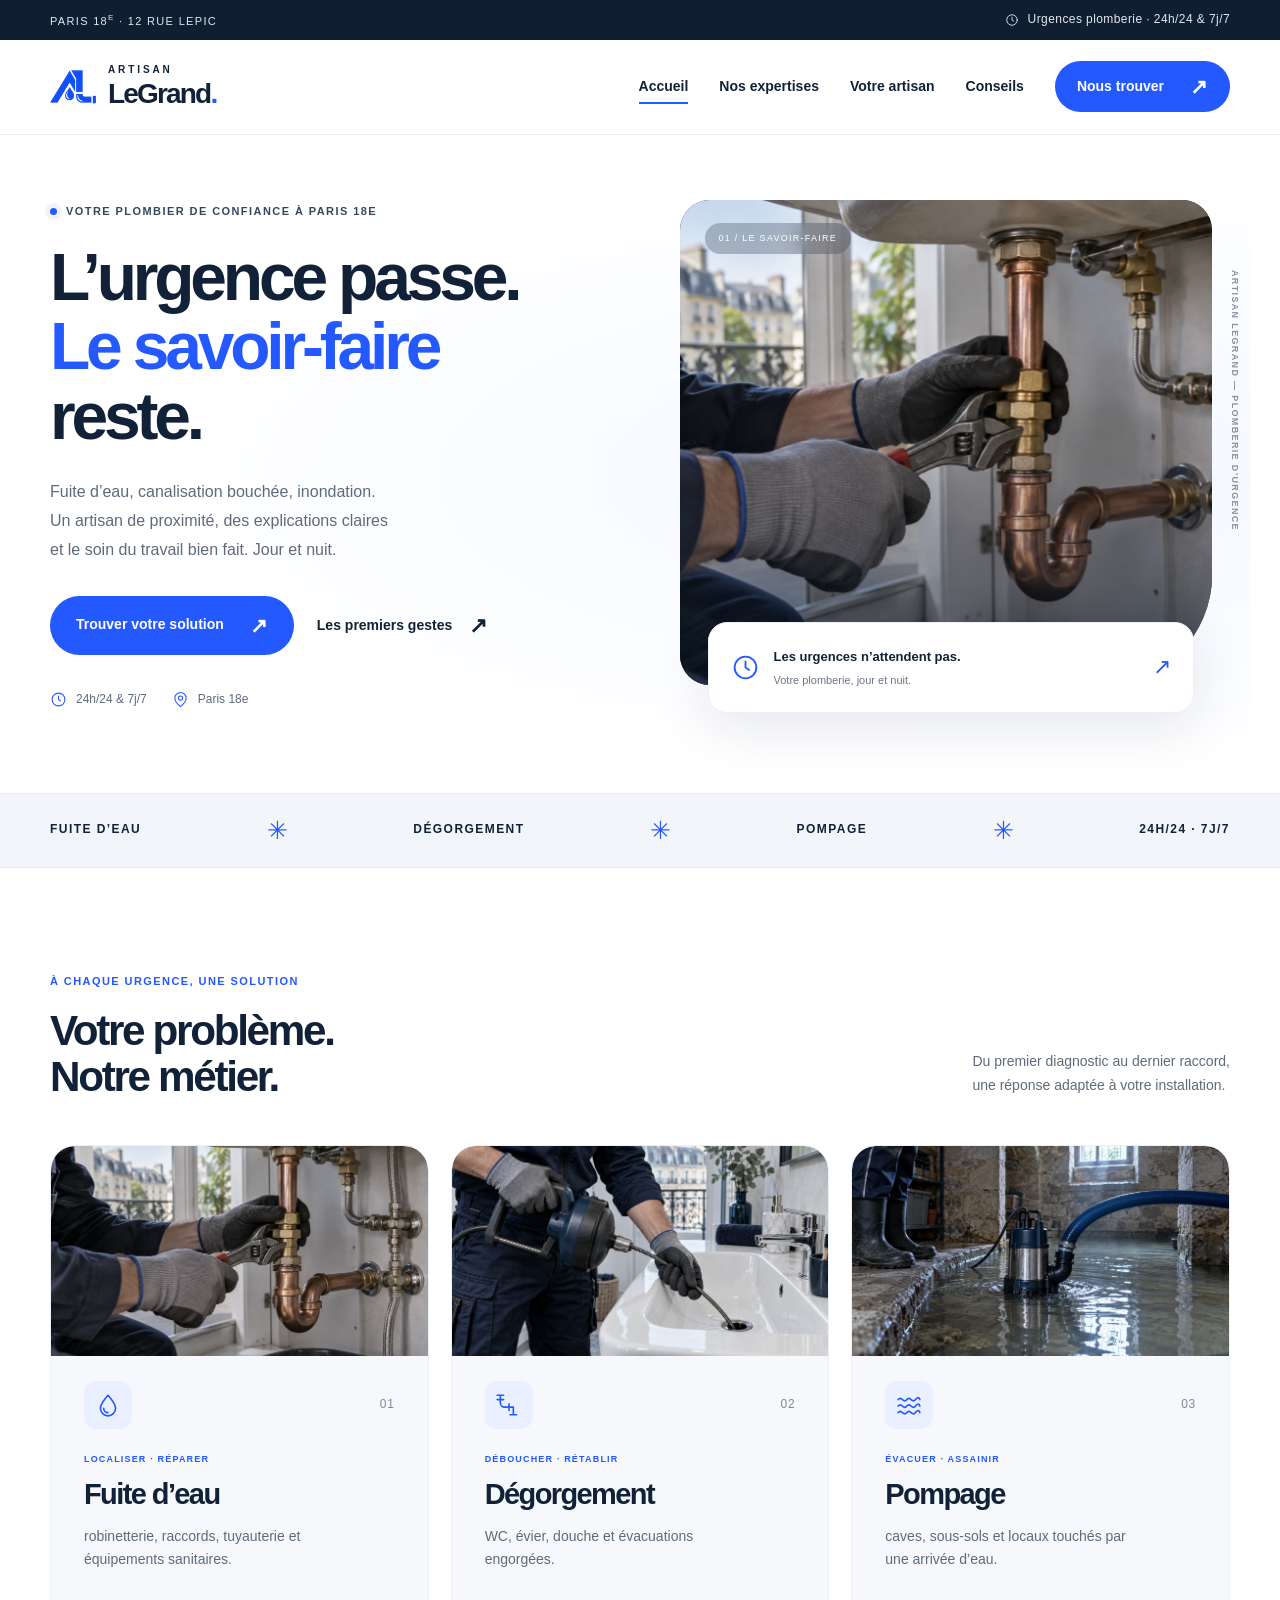
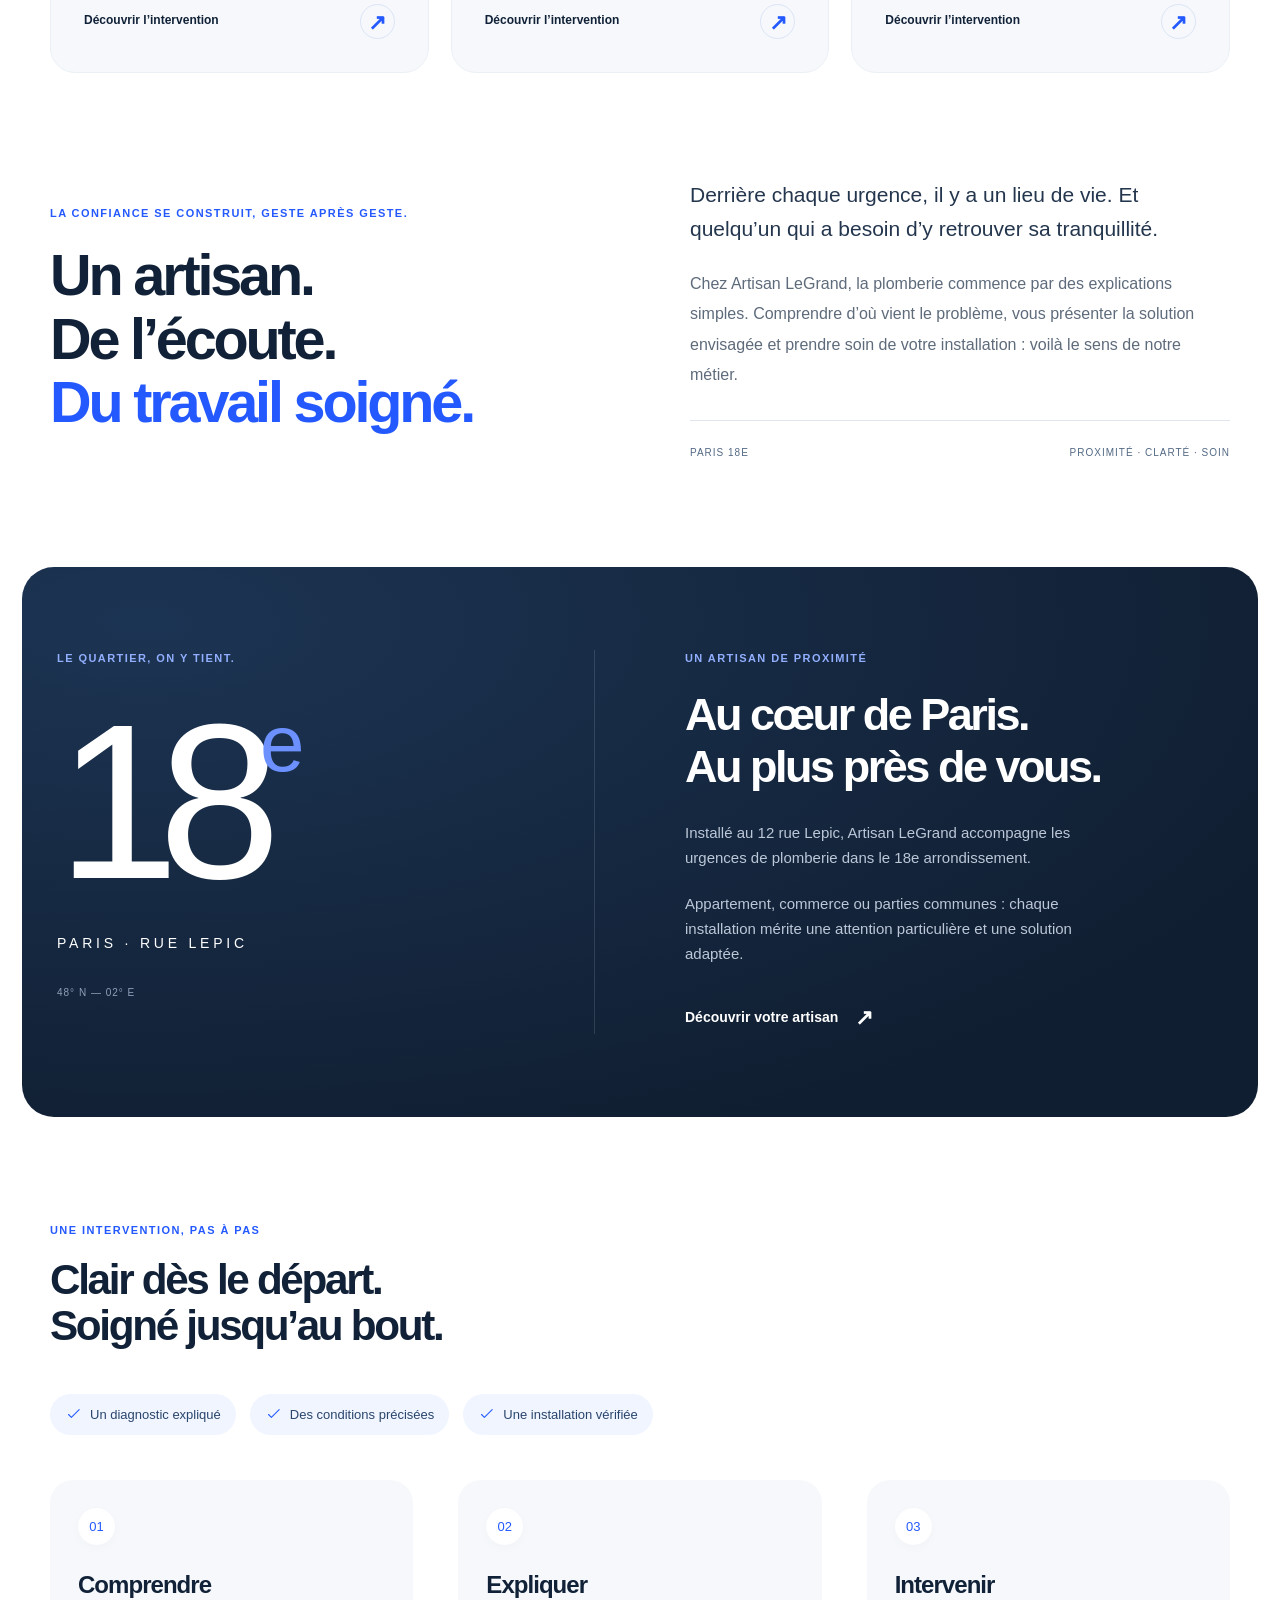
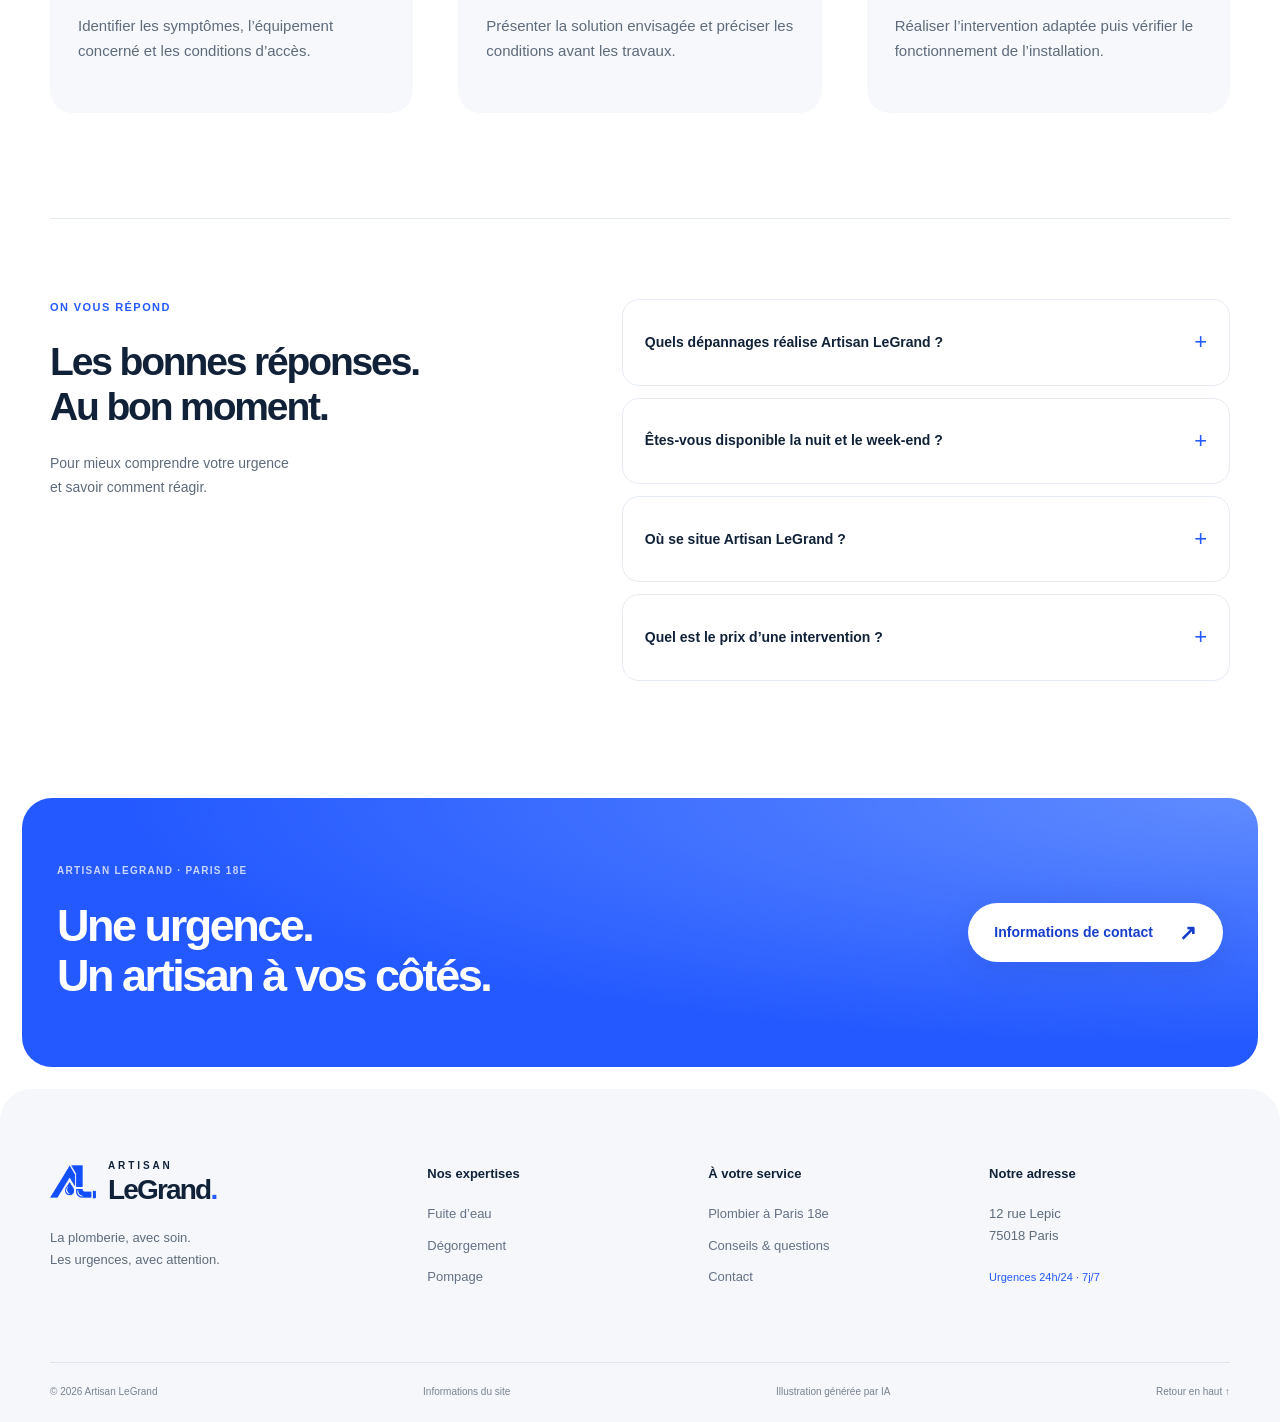
==== index.html @ b96ce823 "Créer Artisan LeGrand : neuf pages, identité visuelle, animations et SEO local" ====
<!doctype html><html lang="fr" id="top"><head><meta charset="utf-8"><meta name="viewport" content="width=device-width,initial-scale=1"><title>Artisan LeGrand | Plombier Paris 18e — Urgences 24h/24</title><meta name="description" content="Artisan LeGrand, plombier au 12 rue Lepic à Paris 18e. Urgences plomberie 24h/24 et 7j/7 : fuite d’eau, dégorgement et pompage."><meta name="theme-color" content="#101e31"><meta name="robots" content="index,follow,max-image-preview:large"><link rel="canonical" href="https://artisan-legrand-pecsi.vercel.app/"><link rel="icon" href="/assets/favicon.png"><link rel="stylesheet" href="/assets/style.css"><meta property="og:type" content="website"><meta property="og:locale" content="fr_FR"><meta property="og:site_name" content="Artisan LeGrand"><meta property="og:title" content="Artisan LeGrand | Plombier Paris 18e — Urgences 24h/24"><meta property="og:description" content="Artisan LeGrand, plombier au 12 rue Lepic à Paris 18e. Urgences plomberie 24h/24 et 7j/7 : fuite d’eau, dégorgement et pompage."><meta property="og:url" content="https://artisan-legrand-pecsi.vercel.app/"><script type="application/ld+json">[{"@context":"https://schema.org","@type":"Plumber","@id":"https://artisan-legrand-pecsi.vercel.app/#artisan","name":"Artisan LeGrand","url":"https://artisan-legrand-pecsi.vercel.app","description":"Artisan plombier pour les urgences de plomberie, fuites, dégorgement et pompage à Paris 18e.","image":"https://artisan-legrand-pecsi.vercel.app/assets/plomberie.webp","logo":"https://artisan-legrand-pecsi.vercel.app/assets/logo.webp","address":{"@type":"PostalAddress","streetAddress":"12 rue Lepic","postalCode":"75018","addressLocality":"Paris","addressCountry":"FR"},"areaServed":{"@type":"Place","name":"Paris 18e arrondissement"},"openingHoursSpecification":{"@type":"OpeningHoursSpecification","dayOfWeek":["Monday","Tuesday","Wednesday","Thursday","Friday","Saturday","Sunday"],"opens":"00:00","closes":"23:59"}},{"@context":"https://schema.org","@type":"WebPage","name":"Artisan LeGrand | Plombier Paris 18e — Urgences 24h/24","description":"Artisan LeGrand, plombier au 12 rue Lepic à Paris 18e. Urgences plomberie 24h/24 et 7j/7 : fuite d’eau, dégorgement et pompage.","url":"https://artisan-legrand-pecsi.vercel.app/","inLanguage":"fr-FR","about":{"@id":"https://artisan-legrand-pecsi.vercel.app/#artisan"}},{"@context":"https://schema.org","@type":"FAQPage","mainEntity":[{"@type":"Question","name":"Quels dépannages réalise Artisan LeGrand ?","acceptedAnswer":{"@type":"Answer","text":"Artisan LeGrand intervient pour les urgences plomberie : fuites d’eau, dégorgement de canalisations et pompage, à Paris 18e."}},{"@type":"Question","name":"Êtes-vous disponible la nuit et le week-end ?","acceptedAnswer":{"@type":"Answer","text":"L’activité d’urgence est annoncée 24h/24 et 7j/7. Les disponibilités et les conditions d’intervention doivent être confirmées au moment de la prise de contact."}},{"@type":"Question","name":"Où se situe Artisan LeGrand ?","acceptedAnswer":{"@type":"Answer","text":"L’adresse est le 12 rue Lepic, 75018 Paris. Les demandes hors du 18e arrondissement sont à confirmer avant intervention."}},{"@type":"Question","name":"Quel est le prix d’une intervention ?","acceptedAnswer":{"@type":"Answer","text":"Le tarif dépend du problème, de l’accès, des pièces éventuelles et de l’horaire. Aucun prix fixe n’est annoncé sur ce site ; demandez les conditions et le montant avant de faire réaliser les travaux."}}]}]</script><script src="/assets/site.js" defer></script></head><body><a class="skip" href="#main">Aller au contenu</a><div class="topbar"><span>PARIS 18<sup>E</sup> · 12 RUE LEPIC</span><span><svg viewBox="0 0 24 24" fill="none" stroke="currentColor" stroke-width="1.5" stroke-linecap="round" stroke-linejoin="round" aria-hidden="true"><circle cx="12" cy="12" r="9"/><path d="M12 7v5l3 2"/></svg> Urgences plomberie · 24h/24 & 7j/7</span></div><header class="header"><div class="nav-wrap"><a class="brand" href="/" aria-label="Artisan LeGrand — accueil"><img src="/assets/logo.webp" width="48" height="48" alt=""><span><small>ARTISAN</small><strong>LeGrand<span class="brand-dot">.</span></strong></span></a><button class="menu-toggle" aria-controls="nav" aria-expanded="false" aria-label="Ouvrir le menu"><span></span><span></span></button><nav id="nav" aria-label="Navigation principale"><a aria-current="page" href="/">Accueil</a><a  href="/services/">Nos expertises</a><a  href="/plombier-paris-18/">Votre artisan</a><a href="/conseils/" >Conseils</a><a class="button compact" href="/contact/">Nous trouver <span aria-hidden="true">↗</span></a></nav></div></header><main id="main"><section class="hero wrap"><div class="hero-copy"><div class="eyebrow availability"><i></i> VOTRE PLOMBIER DE CONFIANCE À PARIS 18E</div><h1>L’urgence passe.<br><span>Le savoir-faire</span><br>reste.</h1><p>Fuite d’eau, canalisation bouchée, inondation.<br>Un artisan de proximité, des explications claires<br class="desktop-break"> et le soin du travail bien fait. Jour et nuit.</p><div class="hero-actions"><a href="/services/" class="button">Trouver votre solution <span aria-hidden="true">↗</span></a><a href="/conseils/" class="text-link">Les premiers gestes <span>↗</span></a></div><div class="hero-proof"><span><svg viewBox="0 0 24 24" fill="none" stroke="currentColor" stroke-width="1.5" stroke-linecap="round" stroke-linejoin="round" aria-hidden="true"><circle cx="12" cy="12" r="9"/><path d="M12 7v5l3 2"/></svg> 24h/24 & 7j/7</span><span><svg viewBox="0 0 24 24" fill="none" stroke="currentColor" stroke-width="1.5" stroke-linecap="round" stroke-linejoin="round" aria-hidden="true"><path d="M20 10c0 6-8 12-8 12S4 16 4 10a8 8 0 1 1 16 0Z"/><circle cx="12" cy="10" r="3"/></svg> Paris 18e</span></div></div><div class="hero-visual"><div class="photo-frame"><img src="/assets/plomberie.webp" alt="Illustration d’un travail de plomberie sur des raccords sous un lavabo" width="1536" height="1024" fetchpriority="high"><div class="image-shade"></div><span class="photo-label">LE SENS DU DÉTAIL.</span><span class="image-number">01 / LE SAVOIR-FAIRE</span></div><div class="availability-card"><svg viewBox="0 0 24 24" fill="none" stroke="currentColor" stroke-width="1.5" stroke-linecap="round" stroke-linejoin="round" aria-hidden="true"><circle cx="12" cy="12" r="9"/><path d="M12 7v5l3 2"/></svg><div><strong>Les urgences n’attendent pas.</strong><span>Votre plomberie, jour et nuit.</span></div><span class="round-arrow">↗</span></div><div class="vertical-label">ARTISAN LEGRAND — PLOMBERIE D’URGENCE</div></div></section><div class="expertise-ribbon"><div class="wrap"><span>FUITE D’EAU</span><i>✳</i><span>DÉGORGEMENT</span><i>✳</i><span>POMPAGE</span><i>✳</i><span>24H/24 · 7J/7</span></div></div><section class="section wrap" id="expertises"><div class="section-heading reveal"><div><span class="eyebrow">À CHAQUE URGENCE, UNE SOLUTION</span><h2>Votre problème.<br>Notre métier.</h2></div><p>Du premier diagnostic au dernier raccord,<br>une réponse adaptée à votre installation.</p></div><div class="service-grid"><a class="service-card reveal" href="/reparation-fuite-eau/"><div class="card-photo"><img src="/assets/plomberie.webp" width="1536" height="1024" loading="lazy" alt="Fuite d’eau : illustration de l’intervention"></div><div class="card-top"><span class="service-icon"><svg viewBox="0 0 24 24" fill="none" stroke="currentColor" stroke-width="1.5" stroke-linecap="round" stroke-linejoin="round" aria-hidden="true"><path d="M12 3s-7 8-7 12a7 7 0 0 0 14 0c0-4-7-12-7-12Z"/><path d="M8 15a4 4 0 0 0 4 4"/></svg></span><span class="index">01</span></div><div><span class="eyebrow">LOCALISER · RÉPARER</span><h3>Fuite d’eau</h3><p>robinetterie, raccords, tuyauterie et équipements sanitaires.</p></div><span class="card-link">Découvrir l’intervention <span aria-hidden="true">↗</span></span></a><a class="service-card reveal" href="/degorgement-canalisation/"><div class="card-photo"><img src="/assets/degorgement.webp" width="1536" height="1024" loading="lazy" alt="Dégorgement : illustration de l’intervention"></div><div class="card-top"><span class="service-icon"><svg viewBox="0 0 24 24" fill="none" stroke="currentColor" stroke-width="1.5" stroke-linecap="round" stroke-linejoin="round" aria-hidden="true"><path d="M4 3v7a4 4 0 0 0 4 4h8v7M1 3h6M13 21h6M4 7H1m3 0h3M12 11v6"/></svg></span><span class="index">02</span></div><div><span class="eyebrow">DÉBOUCHER · RÉTABLIR</span><h3>Dégorgement</h3><p>WC, évier, douche et évacuations engorgées.</p></div><span class="card-link">Découvrir l’intervention <span aria-hidden="true">↗</span></span></a><a class="service-card reveal" href="/pompage-inondation/"><div class="card-photo"><img src="/assets/pompage.webp" width="1536" height="1024" loading="lazy" alt="Pompage : illustration de l’intervention"></div><div class="card-top"><span class="service-icon"><svg viewBox="0 0 24 24" fill="none" stroke="currentColor" stroke-width="1.5" stroke-linecap="round" stroke-linejoin="round" aria-hidden="true"><path d="M2 7c3-4 5 4 8 0s5 4 8 0 4 0 4 0M2 13c3-4 5 4 8 0s5 4 8 0 4 0 4 0M2 19c3-4 5 4 8 0s5 4 8 0 4 0 4 0"/></svg></span><span class="index">03</span></div><div><span class="eyebrow">ÉVACUER · ASSAINIR</span><h3>Pompage</h3><p>caves, sous-sols et locaux touchés par une arrivée d’eau.</p></div><span class="card-link">Découvrir l’intervention <span aria-hidden="true">↗</span></span></a></div></section><section class="wrap confidence-section"><div class="confidence-heading reveal"><span class="eyebrow">LA CONFIANCE SE CONSTRUIT, GESTE APRÈS GESTE.</span><h2>Un artisan.<br>De l’écoute.<br><span>Du travail soigné.</span></h2></div><div class="confidence-copy reveal"><p class="lead">Derrière chaque urgence, il y a un lieu de vie. Et quelqu’un qui a besoin d’y retrouver sa tranquillité.</p><p>Chez Artisan LeGrand, la plomberie commence par des explications simples. Comprendre d’où vient le problème, vous présenter la solution envisagée et prendre soin de votre installation : voilà le sens de notre métier.</p><div class="confidence-bottom"><span>PARIS 18E</span><span>PROXIMITÉ · CLARTÉ · SOIN</span></div></div></section><section class="local-section"><div class="wrap local-grid"><div class="local-type reveal"><span class="eyebrow">LE QUARTIER, ON Y TIENT.</span><div class="big-18">18<span>e</span></div><div class="local-caption">PARIS · RUE LEPIC</div><div class="local-coordinates">48° N — 02° E</div></div><div class="local-copy reveal"><span class="eyebrow">UN ARTISAN DE PROXIMITÉ</span><h2>Au cœur de Paris.<br>Au plus près de vous.</h2><p>Installé au 12 rue Lepic, Artisan LeGrand accompagne les urgences de plomberie dans le 18e arrondissement.</p><p>Appartement, commerce ou parties communes : chaque installation mérite une attention particulière et une solution adaptée.</p><a class="text-link" href="/plombier-paris-18/">Découvrir votre artisan <span aria-hidden="true">↗</span></a></div></div></section><section class="section wrap"><div class="section-heading reveal"><div><span class="eyebrow">UNE INTERVENTION, PAS À PAS</span><h2>Clair dès le départ.<br>Soigné jusqu’au bout.</h2></div></div><div class="trust-note"><span><svg viewBox="0 0 24 24" fill="none" stroke="currentColor" stroke-width="1.5" stroke-linecap="round" stroke-linejoin="round" aria-hidden="true"><path d="m5 12 4 4L20 5"/></svg> Un diagnostic expliqué</span><span><svg viewBox="0 0 24 24" fill="none" stroke="currentColor" stroke-width="1.5" stroke-linecap="round" stroke-linejoin="round" aria-hidden="true"><path d="m5 12 4 4L20 5"/></svg> Des conditions précisées</span><span><svg viewBox="0 0 24 24" fill="none" stroke="currentColor" stroke-width="1.5" stroke-linecap="round" stroke-linejoin="round" aria-hidden="true"><path d="m5 12 4 4L20 5"/></svg> Une installation vérifiée</span></div><div class="steps-grid"><article class="step reveal"><span>01</span><h3>Comprendre</h3><p>Identifier les symptômes, l’équipement concerné et les conditions d’accès.</p></article><article class="step reveal"><span>02</span><h3>Expliquer</h3><p>Présenter la solution envisagée et préciser les conditions avant les travaux.</p></article><article class="step reveal"><span>03</span><h3>Intervenir</h3><p>Réaliser l’intervention adaptée puis vérifier le fonctionnement de l’installation.</p></article></div></section><section class="section wrap faq-section"><div><span class="eyebrow">ON VOUS RÉPOND</span><h2>Les bonnes réponses.<br>Au bon moment.</h2><p>Pour mieux comprendre votre urgence<br>et savoir comment réagir.</p></div><div class="faqs"><details><summary>Quels dépannages réalise Artisan LeGrand ?<span aria-hidden="true">+</span></summary><p>Artisan LeGrand intervient pour les urgences plomberie : fuites d’eau, dégorgement de canalisations et pompage, à Paris 18e.</p></details><details><summary>Êtes-vous disponible la nuit et le week-end ?<span aria-hidden="true">+</span></summary><p>L’activité d’urgence est annoncée 24h/24 et 7j/7. Les disponibilités et les conditions d’intervention doivent être confirmées au moment de la prise de contact.</p></details><details><summary>Où se situe Artisan LeGrand ?<span aria-hidden="true">+</span></summary><p>L’adresse est le 12 rue Lepic, 75018 Paris. Les demandes hors du 18e arrondissement sont à confirmer avant intervention.</p></details><details><summary>Quel est le prix d’une intervention ?<span aria-hidden="true">+</span></summary><p>Le tarif dépend du problème, de l’accès, des pièces éventuelles et de l’horaire. Aucun prix fixe n’est annoncé sur ce site ; demandez les conditions et le montant avant de faire réaliser les travaux.</p></details></div></section></main><section class="closing"><div class="wrap closing-inner"><div><span class="eyebrow">ARTISAN LEGRAND · PARIS 18E</span><h2>Une urgence.<br>Un artisan à vos côtés.</h2></div><a class="button light" href="/contact/">Informations de contact <span aria-hidden="true">↗</span></a></div></section><footer><div class="wrap footer-grid"><div><a class="brand" href="/" aria-label="Artisan LeGrand — accueil"><img src="/assets/logo.webp" width="48" height="48" alt=""><span><small>ARTISAN</small><strong>LeGrand<span class="brand-dot">.</span></strong></span></a><p>La plomberie, avec soin.<br>Les urgences, avec attention.</p></div><div><h3>Nos expertises</h3><a href="/reparation-fuite-eau/">Fuite d’eau</a><a href="/degorgement-canalisation/">Dégorgement</a><a href="/pompage-inondation/">Pompage</a></div><div><h3>À votre service</h3><a href="/plombier-paris-18/">Plombier à Paris 18e</a><a href="/conseils/">Conseils & questions</a><a href="/contact/">Contact</a></div><div><h3>Notre adresse</h3><p>12 rue Lepic<br>75018 Paris</p><p class="footer-hours">Urgences 24h/24 · 7j/7</p></div></div><div class="wrap footer-bottom"><span>© 2026 Artisan LeGrand</span><a href="/informations/">Informations du site</a><span>Illustration générée par IA</span><a href="#top">Retour en haut ↑</a></div></footer></body></html>
---- assets/style.css ----
@font-face{font-family:LeGrand;src:local('Avenir Next'),local('Avenir'),local('Segoe UI')}*{box-sizing:border-box}html{scroll-behavior:smooth;scroll-padding-top:100px}body{margin:0;color:#112238;background:#fff;font-family:LeGrand,Arial,sans-serif;font-size:16px;line-height:1.65;-webkit-font-smoothing:antialiased}a{color:inherit;text-decoration:none}button{font:inherit}img{max-width:100%;display:block}svg{width:24px;height:24px;flex-shrink:0}p{color:#5e6b7b;margin:0 0 22px}h1,h2,h3{line-height:1.08;letter-spacing:-.055em;margin:0;font-weight:600}h1{font-size:clamp(42px,5.1vw,76px)}h2{font-size:clamp(34px,3.3vw,49px)}h3{font-size:27px}h1 span{color:#2459ff}.wrap{width:min(1240px,calc(100% - 100px));margin-inline:auto}.topbar{display:flex;justify-content:space-between;align-items:center;background:#101e31;color:#e2e8f1;padding:10px max(50px,calc((100vw - 1240px)/2));font-size:11px;letter-spacing:.12em}.topbar span:last-child{display:flex;align-items:center;gap:9px;letter-spacing:.035em;font-size:12px}.topbar svg{width:14px;height:14px}.topbar sup{font-size:8px}.header{position:sticky;top:0;z-index:20;background:rgba(255,255,255,.96);border-bottom:1px solid #e9edf2;backdrop-filter:blur(16px)}.nav-wrap{width:min(1240px,calc(100% - 100px));margin:auto;display:flex;align-items:center;justify-content:space-between;min-height:94px;gap:20px}.brand{display:flex;gap:12px;align-items:center;line-height:1;min-width:190px}.brand img{width:46px;height:46px;object-fit:contain}.brand small{font-size:10px;letter-spacing:.29em;display:block;margin-bottom:5px;font-weight:600}.brand strong{font-size:28px;letter-spacing:-.065em}.brand-dot{color:#2459ff}nav{display:flex;gap:31px;align-items:center;font-size:14px;font-weight:600}nav>a:not(.button){position:relative;padding:14px 0}nav>a:not(.button):after{content:'';position:absolute;bottom:8px;left:0;width:0;height:2px;background:#2459ff;transition:width .25s}nav>a:hover:after,nav>a[aria-current]:after{width:100%}.button{display:inline-flex;align-items:center;justify-content:space-between;gap:26px;background:#2459ff;color:#fff;padding:18px 25px;line-height:1.4;font-size:14px;font-weight:600;border-radius:5px;transition:background .2s,transform .2s,box-shadow .2s}.button:hover{background:#1643d8;transform:translateY(-3px);box-shadow:0 10px 25px #2459ff25}.button span{font-size:21px;line-height:1}.button.compact{padding:15px 20px}.button.light{color:#163dcc;background:#fff}.text-link{display:inline-flex;gap:17px;align-items:center;font-size:14px;font-weight:600;line-height:1.5}.text-link span{font-size:22px;transition:transform .2s}.text-link:hover span{transform:translate(3px,-3px)}.eyebrow{display:block;font-size:11px;font-weight:700;letter-spacing:.13em;color:#2459ff;line-height:1.6;margin-bottom:22px}.hero{display:grid;grid-template-columns:1.08fr 1fr;gap:35px;align-items:center;padding-top:65px;padding-bottom:80px}.hero h1{font-size:clamp(44px,5.15vw,75px);letter-spacing:-.063em;line-height:1.055}.hero-copy{animation:rise .9s ease both}.hero-copy>p{font-size:16px;margin:27px 0 31px;line-height:1.8}.availability{display:flex;align-items:center;gap:9px;color:#36475d}.availability i{width:7px;height:7px;border-radius:50%;background:#2459ff;box-shadow:0 0 0 5px #2459ff10;animation:pulse 3s infinite}.hero-actions{display:flex;gap:23px;align-items:center}.hero-proof{display:flex;gap:25px;margin-top:35px;font-size:12px;color:#5e6b7b}.hero-proof span{display:flex;align-items:center;gap:9px}.hero-proof svg{width:17px;height:17px;color:#2459ff}.hero-visual{position:relative;padding:0 18px 28px 0;animation:rise 1s .15s ease both;min-width:0}.photo-frame{position:relative;height:485px;overflow:hidden;border-radius:8px 8px 100px 8px;background:#16283c}.photo-frame>img{width:100%;height:100%;object-fit:cover;object-position:57% center;animation:photoIn 1.7s ease both}.image-shade{position:absolute;inset:0;background:linear-gradient(180deg,#101e3100 50%,#101e31a0)}.photo-label{position:absolute;left:28px;bottom:35px;color:#fff;letter-spacing:.13em;font-size:11px}.image-number{position:absolute;left:25px;top:23px;font-size:9px;letter-spacing:.14em;color:#fff;background:#101e3140;backdrop-filter:blur(10px);padding:7px 10px}.availability-card{position:absolute;bottom:0;right:36px;left:28px;display:flex;gap:14px;align-items:center;border-radius:7px;background:#fff;padding:23px 22px;box-shadow:0 12px 55px #14213b1b;border:1px solid #edf0f5}.availability-card>svg{color:#2459ff;width:29px;height:29px}.availability-card strong{font-size:13px;display:block}.availability-card div>span{font-size:11px;color:#6c7784;display:block;margin-top:3px}.round-arrow{margin-left:auto;color:#2459ff;font-size:22px}.vertical-label{position:absolute;right:-12px;top:70px;writing-mode:vertical-rl;font-size:9px;font-weight:600;letter-spacing:.15em;color:#89919c}.expertise-ribbon{background:#f2f5f9;border-block:1px solid #e7edf5;padding:24px 0}.expertise-ribbon>.wrap{display:flex;align-items:center;justify-content:space-between;gap:20px}.expertise-ribbon span{font-size:12px;letter-spacing:.12em;font-weight:600}.expertise-ribbon i{font-style:normal;font-size:25px;color:#2459ff;line-height:1}.section{padding-top:105px;padding-bottom:105px}.section-heading{display:flex;align-items:flex-end;justify-content:space-between;gap:30px;margin-bottom:45px}.section-heading>p{font-size:14px;margin-bottom:3px}.section-heading .eyebrow{margin-bottom:18px}.service-grid{display:grid;grid-template-columns:repeat(3,1fr);gap:22px}.service-card{display:flex;flex-direction:column;min-height:345px;background:#f6f8fb;border:1px solid #eaf0f5;border-radius:7px;padding:31px;transition:transform .3s,box-shadow .3s,background .3s,border-color .3s}.service-card:hover{transform:translateY(-7px);background:#fff;box-shadow:0 20px 45px #13223910;border-color:#bdccfa}.card-top{display:flex;justify-content:space-between;align-items:center;margin-bottom:41px}.service-icon{color:#2459ff;display:inline-flex;padding:12px;border:1px solid #dce5f7;border-radius:7px}.service-icon svg{width:26px;height:26px}.index{font-size:12px;letter-spacing:.06em;color:#7b899c}.service-card .eyebrow{font-size:9px;margin-bottom:13px}.service-card h3{font-size:29px;margin-bottom:15px}.service-card p{font-size:14px;line-height:1.65;max-width:265px}.card-link{display:flex;justify-content:space-between;align-items:center;font-size:12px;font-weight:600;margin-top:auto;padding-top:10px}.card-link span{font-size:22px;color:#2459ff}.local-section{background:#101e31;color:#fff;overflow:hidden}.local-grid{display:grid;grid-template-columns:1fr 1fr;gap:90px;padding-block:83px}.local-type{position:relative;border-right:1px solid #ffffff20}.local-type .eyebrow{color:#92afff}.big-18{font-size:220px;font-weight:500;line-height:1.03;letter-spacing:-.095em;color:#fff}.big-18 span{font-size:80px;vertical-align:top;display:inline-block;margin-top:14px;color:#6c91ff;letter-spacing:-.04em}.local-caption{letter-spacing:.27em;font-size:14px;margin-top:16px}.local-coordinates{font-size:10px;letter-spacing:.1em;margin-top:30px;color:#91a1ba}.local-copy{align-self:center;max-width:430px}.local-copy h2{font-size:45px;line-height:1.15;margin-bottom:28px}.local-copy .eyebrow{color:#92afff}.local-copy p{color:#bcc7d8;font-size:15px}.local-copy .text-link{margin-top:12px}.steps-grid{display:grid;grid-template-columns:repeat(3,1fr);gap:45px;margin-top:45px}.step{border-top:1px solid #dce3ed;padding-top:25px}.step>span{color:#2459ff;font-size:13px;display:block;margin-bottom:27px}.step h3{font-size:24px;margin-bottom:16px;letter-spacing:-.04em}.step p{font-size:15px}.faq-section{display:grid;grid-template-columns:1fr 1.2fr;gap:65px;border-top:1px solid #e4eaf1;padding-top:80px}.faq-section h2{font-size:39px;line-height:1.16;margin-bottom:23px}.faq-section>div>p{font-size:14px}.faqs details{border-bottom:1px solid #dce3ed}.faqs details:first-child{border-top:1px solid #dce3ed}.faqs summary{list-style:none;padding:24px 0;font-weight:600;font-size:14px;display:flex;justify-content:space-between;align-items:center;gap:20px;cursor:pointer}.faqs summary::-webkit-details-marker{display:none}.faqs summary span{font-size:22px;font-weight:400;color:#2459ff;transition:transform .3s}.faqs details[open] summary span{transform:rotate(45deg)}.faqs details p{font-size:14px;padding-right:32px;animation:rise .3s}.closing{background:#2459ff;color:#fff}.closing-inner{padding-block:65px;display:flex;justify-content:space-between;align-items:center;gap:30px}.closing .eyebrow{color:#c9d6ff;font-size:10px}.closing h2{font-size:45px;line-height:1.13}footer{background:#f5f7fa;padding-top:70px}.footer-grid{display:grid;grid-template-columns:1.4fr 1fr 1fr 1fr;gap:40px;padding-bottom:54px}.footer-grid .brand{margin-bottom:22px}.footer-grid p{font-size:13px}.footer-grid h3{font-size:13px;letter-spacing:0;margin:8px 0 22px}.footer-grid>div>a:not(.brand){display:block;color:#657184;font-size:13px;margin-bottom:10px}.footer-grid>div>a:hover{color:#2459ff}.footer-hours{font-size:11px!important;color:#2459ff}.footer-bottom{padding-block:21px;border-top:1px solid #dfe5ee;display:flex;gap:20px;justify-content:space-between;font-size:10px;color:#798390}.menu-toggle{display:none}.skip{position:fixed;left:20px;top:-100px;background:#101e31;color:#fff;padding:15px;z-index:99}.skip:focus{top:10px}:focus-visible{outline:3px solid #f39b25;outline-offset:5px}.breadcrumbs{display:flex;gap:12px;font-size:12px;color:#798390;margin-bottom:50px}.breadcrumbs a:hover{color:#2459ff}.page-intro{padding-top:28px;padding-bottom:70px}.page-intro h1{margin-bottom:28px;font-size:clamp(43px,5vw,70px)}.page-intro>p{font-size:18px;max-width:730px;line-height:1.7}.page-intro>.eyebrow{margin-top:58px}.compact-section{padding-top:0}.editorial{max-width:850px;padding-bottom:85px}.editorial h2{font-size:30px;margin:35px 0 22px;line-height:1.2}.editorial p{font-size:16px;line-height:1.9}.detail-hero{padding-top:28px;padding-bottom:75px}.detail-grid{display:grid;grid-template-columns:1.1fr 1fr;gap:65px;align-items:center}.detail-grid h1{font-size:clamp(38px,4.4vw,63px);line-height:1.1;margin:20px 0 27px}.detail-grid p{font-size:16px;line-height:1.9}.detail-image{height:440px;position:relative}.detail-image>img{width:100%;height:100%;object-fit:cover;border-radius:7px 7px 65px 7px}.detail-badge{display:flex;align-items:center;gap:12px;position:absolute;bottom:25px;left:25px;background:#fff;padding:16px 24px;border-radius:4px;font-size:14px}.detail-badge svg{color:#2459ff}.advice-panel{background:#eff4ff;border-radius:8px;display:grid;grid-template-columns:1fr 1.2fr;gap:55px;padding:50px;margin-bottom:85px}.advice-panel h2{font-size:37px}.advice-panel ol{margin:0;padding-left:20px}.advice-panel li{margin-bottom:14px;padding-left:10px;font-size:15px}.advice-panel li::marker{color:#2459ff;font-weight:700}.related{padding-bottom:85px}.related h2{font-size:29px;margin-bottom:25px}.related>div{display:flex;gap:45px}.about-grid{display:grid;grid-template-columns:1fr 1fr;gap:65px;align-items:center;margin-bottom:100px}.about-photo{height:480px;width:100%;object-fit:cover;border-radius:6px 6px 60px 6px}.about-grid h2{font-size:36px;margin-bottom:25px}.about-grid p{font-size:16px}.address-panel{padding:55px;background:#f3f6fb;margin-bottom:90px;display:grid;grid-template-columns:1fr 1fr;gap:55px;border-radius:8px}.address-panel svg{color:#2459ff;width:32px;height:32px;margin-bottom:17px}.address-panel h2{font-size:40px}.address-panel p{font-size:15px}.advice-list{padding-bottom:65px}.advice-article{display:grid;grid-template-columns:60px 1fr;gap:30px;border-top:1px solid #dce3ed;padding:35px 0;max-width:900px}.advice-article .service-icon{align-self:start}.advice-article h2{font-size:31px;margin:5px 0 20px}.advice-article ol{padding-left:20px;color:#5e6b7b;margin:0 0 22px}.advice-article li{padding:6px 0 6px 10px}.safety-note{font-size:14px;background:#eff4ff;padding:24px 30px;border-left:3px solid #2459ff;margin-bottom:70px}.contact-grid{display:grid;grid-template-columns:1fr 1fr;gap:25px;margin-bottom:85px}.contact-card{padding:45px;border:1px solid #e3e9f1;background:#f6f8fb;border-radius:8px}.contact-card>.service-icon{margin-bottom:28px}.contact-card h2{font-size:34px;margin-bottom:23px;line-height:1.2}.address-text{font-size:27px;color:#142338}.contact-card.dark{background:#101e31;color:white;border-color:#101e31}.dark p{color:#bcc7d8}.dark .service-icon{color:#91adff;border-color:#ffffff30}.contact-notice{border-top:1px solid #ffffff25;padding-top:23px;margin-top:26px}.contact-notice strong{font-size:15px}.contact-notice p{font-size:13px;margin-top:10px;margin-bottom:0}.reveal{transition:opacity .7s ease,translate .7s ease}.js .reveal.pending{opacity:0;translate:0 22px}.js .reveal.visible{opacity:1;translate:0 0}@keyframes rise{from{opacity:0;transform:translateY(20px)}to{opacity:1;transform:translateY(0)}}@keyframes photoIn{from{transform:scale(1.07)}to{transform:scale(1)}}@keyframes pulse{50%{box-shadow:0 0 0 8px #2459ff05}}
@media(min-width:1500px){.hero{padding-top:80px;padding-bottom:100px}.photo-frame{height:520px}}
@media(max-width:1100px){.wrap,.nav-wrap{width:calc(100% - 60px)}.topbar{padding-inline:30px}nav{gap:19px}.hero{gap:25px}.hero-actions{align-items:flex-start;flex-direction:column;gap:17px}.hero h1{font-size:57px}.photo-frame{height:460px}.service-card{padding:25px}.local-grid{gap:50px}.local-copy h2{font-size:38px}.footer-grid{gap:25px}.faq-section{gap:35px}.detail-grid{gap:35px}}
@media(max-width:820px){.topbar>span:first-child{display:none}.topbar{justify-content:center}.nav-wrap{min-height:80px}.menu-toggle{display:flex;flex-direction:column;justify-content:center;gap:6px;width:44px;height:44px;border:1px solid #dfe6f0;border-radius:4px;background:white}.menu-toggle span{display:block;width:20px;height:2px;background:#13243a;margin-inline:auto}.menu-toggle[aria-expanded=true] span:first-child{transform:translateY(4px) rotate(45deg)}.menu-toggle[aria-expanded=true] span:last-child{transform:translateY(-4px) rotate(-45deg)}nav{display:none;position:absolute;top:100%;left:0;right:0;flex-direction:column;align-items:stretch;padding:20px 30px 28px;background:#fff;border-bottom:1px solid #dfe6f0;box-shadow:0 15px 20px #10203010;gap:3px}nav.open{display:flex}nav a{min-height:44px}.hero{grid-template-columns:1fr;gap:45px;padding-top:45px;padding-bottom:55px}.hero h1{font-size:65px}.hero-copy>p{font-size:17px}.hero-actions{flex-direction:row;align-items:center}.hero-visual{max-width:640px;width:100%;margin:auto}.photo-frame{height:440px}.vertical-label{right:-3px}.section{padding-block:70px}.service-grid{grid-template-columns:1fr;gap:18px}.service-card{min-height:270px;padding:28px}.service-card p{max-width:none}.card-top{margin-bottom:22px}.section-heading{align-items:flex-start;flex-direction:column;gap:22px}.expertise-ribbon .wrap{flex-wrap:wrap;justify-content:center;gap:18px}.expertise-ribbon span{font-size:10px}.expertise-ribbon i{font-size:17px}.expertise-ribbon i:last-of-type{display:none}.local-grid{grid-template-columns:1fr;gap:40px;padding-block:55px}.local-type{border-right:0;border-bottom:1px solid #ffffff20;padding-bottom:30px}.local-type .eyebrow{margin-bottom:10px}.big-18{font-size:170px}.local-coordinates{display:none}.local-copy{max-width:none}.steps-grid{gap:25px}.step h3{font-size:22px}.faq-section{grid-template-columns:1fr;gap:25px}.closing-inner{flex-direction:column;align-items:flex-start;padding-block:50px}.closing h2{font-size:38px}.footer-grid{grid-template-columns:1fr 1fr;gap:35px}.footer-bottom{flex-wrap:wrap;justify-content:flex-start;column-gap:25px}.detail-grid,.about-grid{grid-template-columns:1fr}.detail-image{height:380px}.detail-grid h1{font-size:54px}.page-intro h1{font-size:54px}.page-intro>.eyebrow{margin-top:35px}.advice-panel{grid-template-columns:1fr;gap:30px;padding:35px}.address-panel{grid-template-columns:1fr;gap:30px;padding:35px}.contact-grid{grid-template-columns:1fr}.compact-section{padding-top:0}.about-grid{gap:35px}.about-photo{height:360px}}
@media(max-width:520px){.wrap,.nav-wrap{width:calc(100% - 40px)}.brand{gap:9px;min-width:0}.brand img{width:40px;height:40px}.brand strong{font-size:25px}.topbar{padding:9px 15px}.topbar span:last-child{font-size:10px}.hero{padding-top:35px;gap:35px}.hero h1{font-size:clamp(40px,11.5vw,58px)}.hero-copy>p{font-size:15px;line-height:1.8;margin:23px 0}.desktop-break{display:none}.hero-actions{flex-direction:column;align-items:stretch;gap:22px}.hero-actions .text-link{align-self:flex-start}.button{font-size:14px;padding:17px 21px}.hero-proof{margin-top:25px;font-size:11px;gap:22px}.eyebrow{font-size:10px;margin-bottom:18px}.hero-visual{padding-right:10px}.photo-frame{height:345px;border-bottom-right-radius:70px}.availability-card{left:15px;right:23px;padding:16px 13px;gap:10px}.availability-card strong{font-size:11px}.availability-card div>span{font-size:10px}.availability-card>svg{width:24px}.image-number{font-size:8px;left:15px;top:15px}.photo-label{left:20px;bottom:45px;font-size:9px}.vertical-label{right:-9px;font-size:8px;top:40px}.expertise-ribbon{padding:19px 0}.expertise-ribbon>.wrap{gap:13px}.expertise-ribbon span:last-child{width:100%;text-align:center}.expertise-ribbon i:nth-of-type(2){display:none}.expertise-ribbon span{font-size:9px}.section{padding-block:55px}.section-heading{margin-bottom:30px}.section-heading h2,h2{font-size:36px}.section-heading>p br{display:none}.service-card{min-height:285px}.service-card .eyebrow{font-size:10px}.service-card p{font-size:15px}.card-link{font-size:14px}.local-copy h2{font-size:35px}.steps-grid{grid-template-columns:1fr;margin-top:30px;gap:10px}.step{padding-top:22px}.step>span{margin-bottom:16px}.step h3{font-size:25px}.faq-section h2{font-size:34px}.faqs summary{font-size:15px}.faqs details p{font-size:15px;padding-right:10px}.closing h2{font-size:36px}.footer-grid{grid-template-columns:1fr 1fr;gap:25px 20px}.footer-grid>div:first-child{grid-column:1/-1}.footer-grid h3{font-size:14px}.footer-grid p,.footer-grid>div>a:not(.brand){font-size:14px}.footer-grid>div>a{padding-block:3px}.footer-bottom{font-size:11px;row-gap:12px}.page-intro{padding-bottom:40px}.page-intro h1,.detail-grid h1{font-size:43px}.page-intro>p{font-size:16px}.breadcrumbs{margin-bottom:35px;font-size:11px}.page-intro>.eyebrow{margin-top:28px}.detail-hero{padding-bottom:20px}.detail-image{height:315px}.detail-grid{gap:35px}.detail-grid p{font-size:16px}.advice-panel{padding:27px;margin-bottom:50px;gap:25px}.advice-panel h2{font-size:31px}.related>div{flex-direction:column;gap:20px}.about-photo{height:330px}.about-grid{margin-bottom:60px}.about-grid h2{font-size:32px}.address-panel{padding:28px;margin-bottom:60px}.address-panel h2{font-size:35px}.advice-article{grid-template-columns:1fr;gap:20px}.advice-article .service-icon{justify-self:start}.advice-article h2{font-size:31px}.contact-card{padding:28px}.contact-grid{margin-bottom:50px}.compact-section{padding-top:0}.editorial{padding-bottom:50px}.safety-note{padding:23px;margin-bottom:45px}.section-heading>p{font-size:16px}.footer-hours{font-size:13px!important}}
@media(prefers-reduced-motion:reduce){*,*:before,*:after{animation:none!important;transition:none!important;scroll-behavior:auto!important}.js .reveal.pending{opacity:1;translate:none}}
/* Artisan LeGrand — refinement: rounded surfaces, restrained motion. */
@view-transition{navigation:auto}.hero{position:relative}.hero:before{content:'';position:absolute;inset:0 -20px;z-index:-1;background:radial-gradient(ellipse at 82% 52%,#e7efff85,transparent 62%);pointer-events:none}.button{border-radius:100px;padding:19px 26px}.button.compact{padding:15px 22px}.button.light{box-shadow:0 8px 35px #07194b18}.photo-frame{border-radius:30px 30px 110px 30px}.availability-card{border-radius:19px;animation:float 7s 1.2s ease-in-out infinite}.image-number{border-radius:100px;padding:8px 14px}.image-shade{background:linear-gradient(180deg,#101e3100 40%,#101e3190)}.hero-actions .button:hover{box-shadow:0 12px 30px #2459ff35}.service-card{border-radius:25px;padding:33px;position:relative;overflow:hidden;transition:transform .45s cubic-bezier(.2,.7,.2,1),box-shadow .45s,border-color .45s,background .45s}.service-card:before{content:'';position:absolute;inset:0;background:radial-gradient(ellipse at top right,#e0e9ff,transparent 65%);opacity:0;transition:opacity .5s;pointer-events:none}.service-card:hover:before{opacity:1}.service-card>*{position:relative}.service-card:hover{transform:translateY(-9px);box-shadow:0 24px 55px #17346612;border-color:#bfcef9}.service-icon{border-radius:17px;padding:14px;background:#eaf0ff;border-color:transparent;transition:transform .4s,background .4s}.service-card:hover .service-icon{transform:rotate(-6deg);background:#dfe8ff}.card-link span{display:grid;place-items:center;width:35px;height:35px;border:1px solid #dce5f7;border-radius:50%;transition:background .3s,color .3s,transform .3s}.service-card:hover .card-link span{background:#2459ff;color:#fff;transform:rotate(45deg)}.local-section{margin-inline:22px;border-radius:32px;background:radial-gradient(ellipse at 10% 10%,#1c3453,transparent 80%),#101e31}.local-section .wrap{width:min(1196px,calc(100% - 70px))}.big-18{transition:transform .8s}.local-type:hover .big-18{transform:translateX(8px)}.trust-note{display:flex;gap:14px;flex-wrap:wrap;margin-top:35px}.trust-note>span{display:flex;align-items:center;gap:8px;font-size:13px;background:#f0f5ff;padding:10px 15px;border-radius:100px;color:#29456c}.trust-note svg{width:17px;height:17px;color:#2459ff}.step{border:0;background:#f6f8fb;border-radius:23px;padding:28px;transition:background .3s}.step:hover{background:#eef3ff}.step>span{width:37px;height:37px;background:white;border-radius:50%;display:grid;place-items:center;box-shadow:0 3px 12px #10264d06}.faqs details{border:1px solid #e6ebf3!important;border-radius:17px;padding:0 22px;margin-bottom:12px;transition:background .3s,border-color .3s}.faqs details[open]{background:#f3f6ff;border-color:#cddaff!important}.faqs details p{padding-bottom:5px}.closing{margin:0 22px 22px;border-radius:30px;background:radial-gradient(ellipse at 100% 0%,#608cff,transparent 65%),#2459ff;overflow:hidden}.closing .wrap{width:min(1196px,calc(100% - 70px))}footer{border-radius:32px 32px 0 0}.detail-image>img,.about-photo{border-radius:28px 28px 80px 28px}.detail-badge{border-radius:100px;box-shadow:0 8px 30px #10203015}.advice-panel,.address-panel,.contact-card{border-radius:28px}.contact-card.dark{background:radial-gradient(ellipse at 100% 0%,#243f62,transparent 90%),#101e31}.safety-note{border-radius:0 20px 20px 0}.reveal{transition:opacity .85s ease,translate .85s cubic-bezier(.18,.7,.2,1);transition-delay:var(--reveal-delay,0ms)}.service-card.reveal.visible{transition:opacity .85s,translate .85s,transform .4s,box-shadow .4s,background .4s,border-color .4s}.js .reveal.pending{translate:0 34px}.header{transition:box-shadow .3s}.header.scrolled{box-shadow:0 5px 35px #1224400c}.page-intro h1,.detail-grid h1{animation:rise .8s both}.page-intro>p,.detail-grid p{animation:rise .9s .1s both}@keyframes float{0%,100%{transform:translateY(0)}50%{transform:translateY(-7px)}}
@media(max-width:820px){.local-section,.closing{margin-inline:12px;border-radius:25px}.local-section .wrap,.closing .wrap{width:calc(100% - 44px)}.steps-grid{gap:18px}.step{padding:22px}.hero .availability{font-size:10px;letter-spacing:.08em}.service-card{padding:28px}.service-card.reveal{--reveal-delay:0ms!important}.step.reveal{--reveal-delay:0ms!important}}
@media(max-width:520px){.hero .availability{font-size:9px;letter-spacing:.07em;gap:8px}.hero .availability i{flex-shrink:0}.photo-frame{border-radius:24px 24px 65px 24px}.availability-card{left:12px;right:19px;border-radius:16px}.service-card{border-radius:23px}.closing h2{font-size:33px}.trust-note{gap:10px;margin-top:28px}.trust-note>span{font-size:12px;padding:10px 13px}.faqs details{padding-inline:17px}.faqs summary{font-size:14px}.contact-card{border-radius:23px}.advice-panel,.address-panel{border-radius:23px}.footer-grid{column-gap:18px}}
@media(prefers-reduced-motion:reduce){.availability-card,.hero-copy,.hero-visual,.photo-frame>img{animation:none}.reveal{transition:none!important}.js .reveal.pending{translate:none}}
/* Editorial photography and expressive, accessible motion. */
.card-photo{height:210px;margin:-33px -33px 25px;overflow:hidden;border-radius:24px 24px 0 0;background:#e6ecf4}.card-photo img{width:100%;height:100%;object-fit:cover;transition:transform .9s cubic-bezier(.2,.65,.2,1),filter .7s;filter:saturate(.8)}.service-card:hover .card-photo img{transform:scale(1.055);filter:saturate(1)}.service-card .card-top{margin-bottom:23px}.service-card .service-icon{padding:10px;border-radius:12px}.service-card{min-height:510px}.confidence-section{display:grid;grid-template-columns:1fr 1fr;gap:100px;padding-bottom:105px;align-items:center}.confidence-heading h2{font-size:clamp(40px,4.5vw,62px);line-height:1.1}.confidence-heading h2>span{color:#2459ff}.confidence-copy .lead{color:#24364e;font-size:21px;line-height:1.65;font-weight:500}.confidence-copy>p{font-size:16px;line-height:1.9}.confidence-bottom{border-top:1px solid #e0e6ef;padding-top:24px;margin-top:30px;display:flex;justify-content:space-between;gap:20px;font-size:10px;letter-spacing:.1em;color:#536984}.hero h1{animation:headlineIn 1s cubic-bezier(.2,.75,.2,1) both}.hero h1>span{display:inline-block;animation:blueIn 1.2s .08s both}.detail-image{overflow:hidden;border-radius:28px 28px 80px 28px}.detail-image>img{transition:transform 1s}.detail-image:hover>img{transform:scale(1.035)}.button>span{transition:transform .3s}.button:hover>span{transform:translate(3px,-3px)}.text-link{position:relative}.text-link:after{content:'';height:1px;position:absolute;bottom:-5px;left:0;right:0;background:currentColor;transform:scaleX(0);transform-origin:left;transition:transform .4s}.text-link:hover:after{transform:scaleX(1)}@keyframes headlineIn{from{opacity:0;transform:translateY(26px);filter:blur(5px)}to{opacity:1;transform:none;filter:blur(0)}}@keyframes blueIn{from{opacity:0;transform:translateY(12px)}to{opacity:1;transform:none}}
@media(max-width:820px){.card-photo{margin:-28px -28px 24px;height:280px}.service-card{min-height:500px}.confidence-section{grid-template-columns:1fr;gap:30px;padding-bottom:70px}.confidence-heading h2{font-size:49px}.confidence-copy .lead{font-size:20px}}
@media(max-width:520px){.card-photo{height:215px}.service-card{min-height:470px}.confidence-heading h2{font-size:43px}.confidence-section{padding-bottom:55px;gap:25px}.confidence-copy .lead{font-size:19px}.confidence-bottom{font-size:9px;letter-spacing:.07em}.detail-image{border-radius:24px 24px 65px 24px}}
@media(prefers-reduced-motion:reduce){.hero h1,.hero h1>span{animation:none!important;filter:none}.service-card:hover .card-photo img,.detail-image:hover>img{transform:none}}
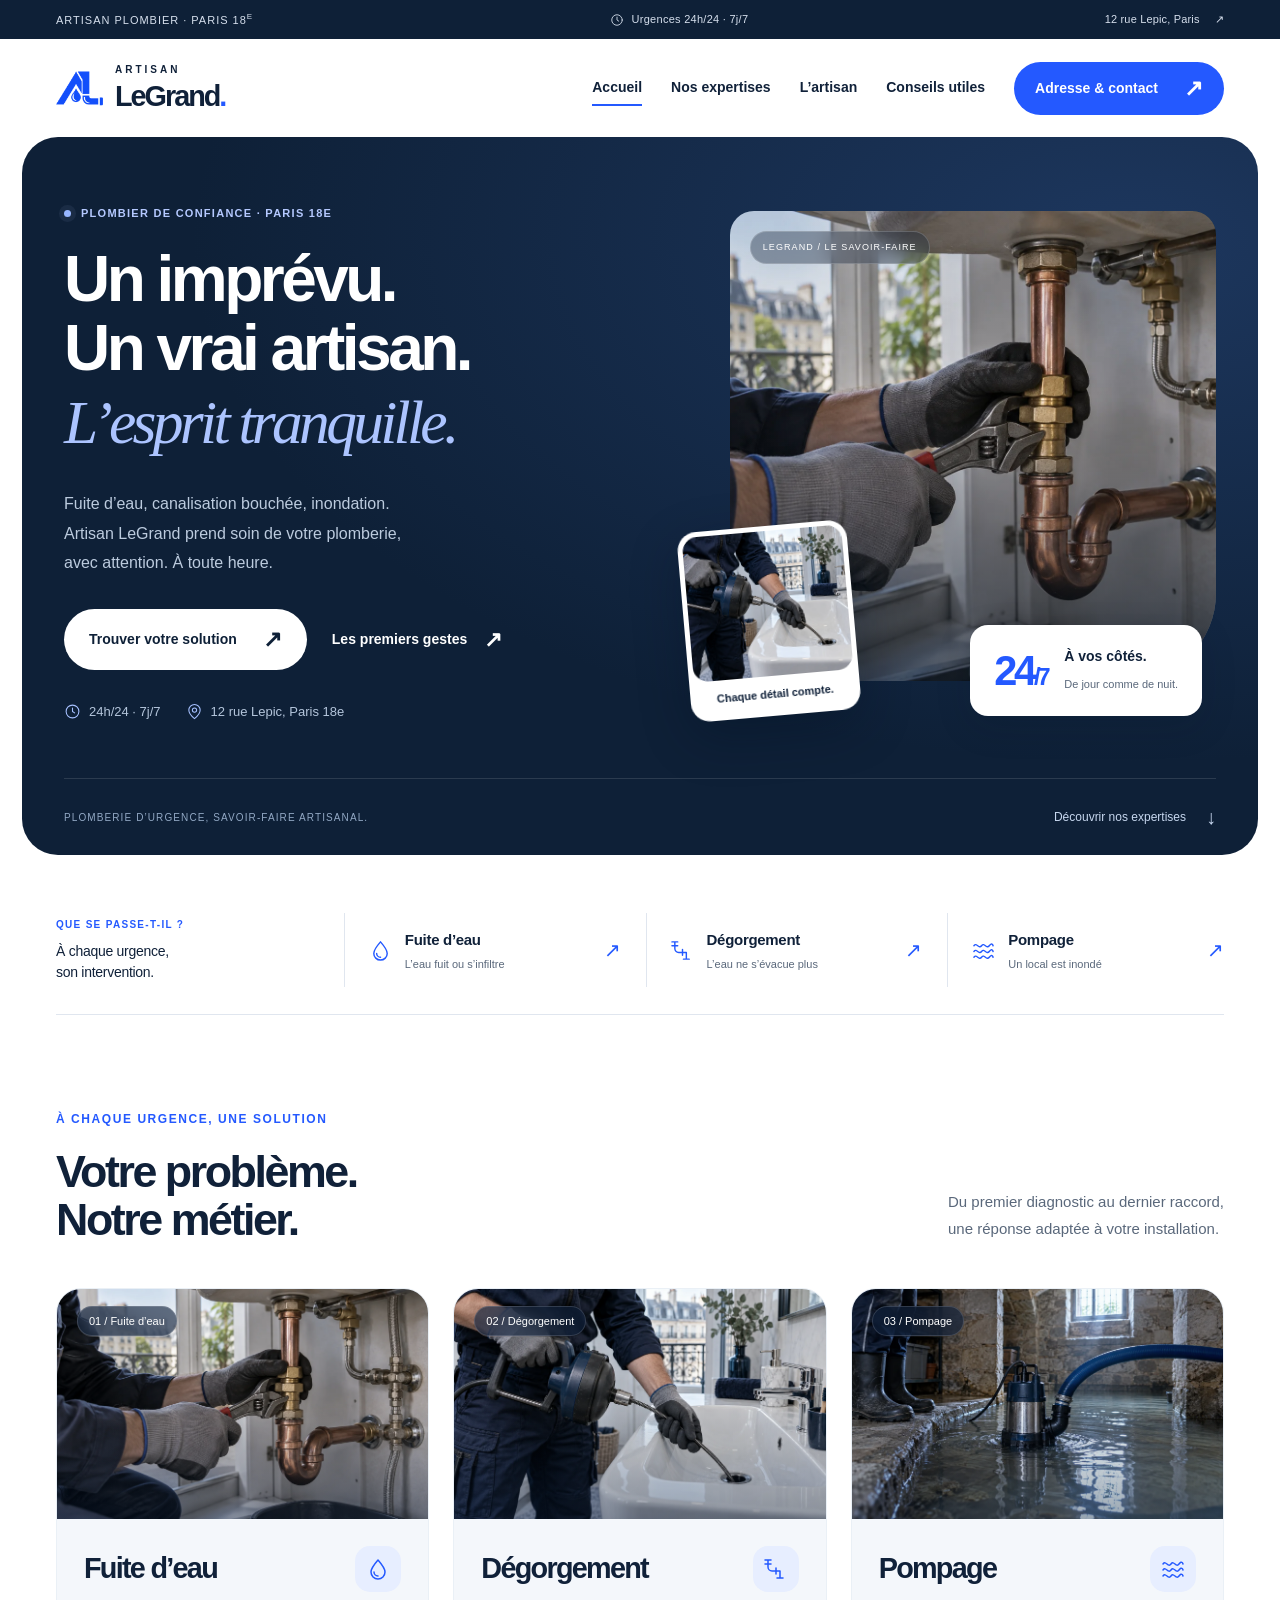
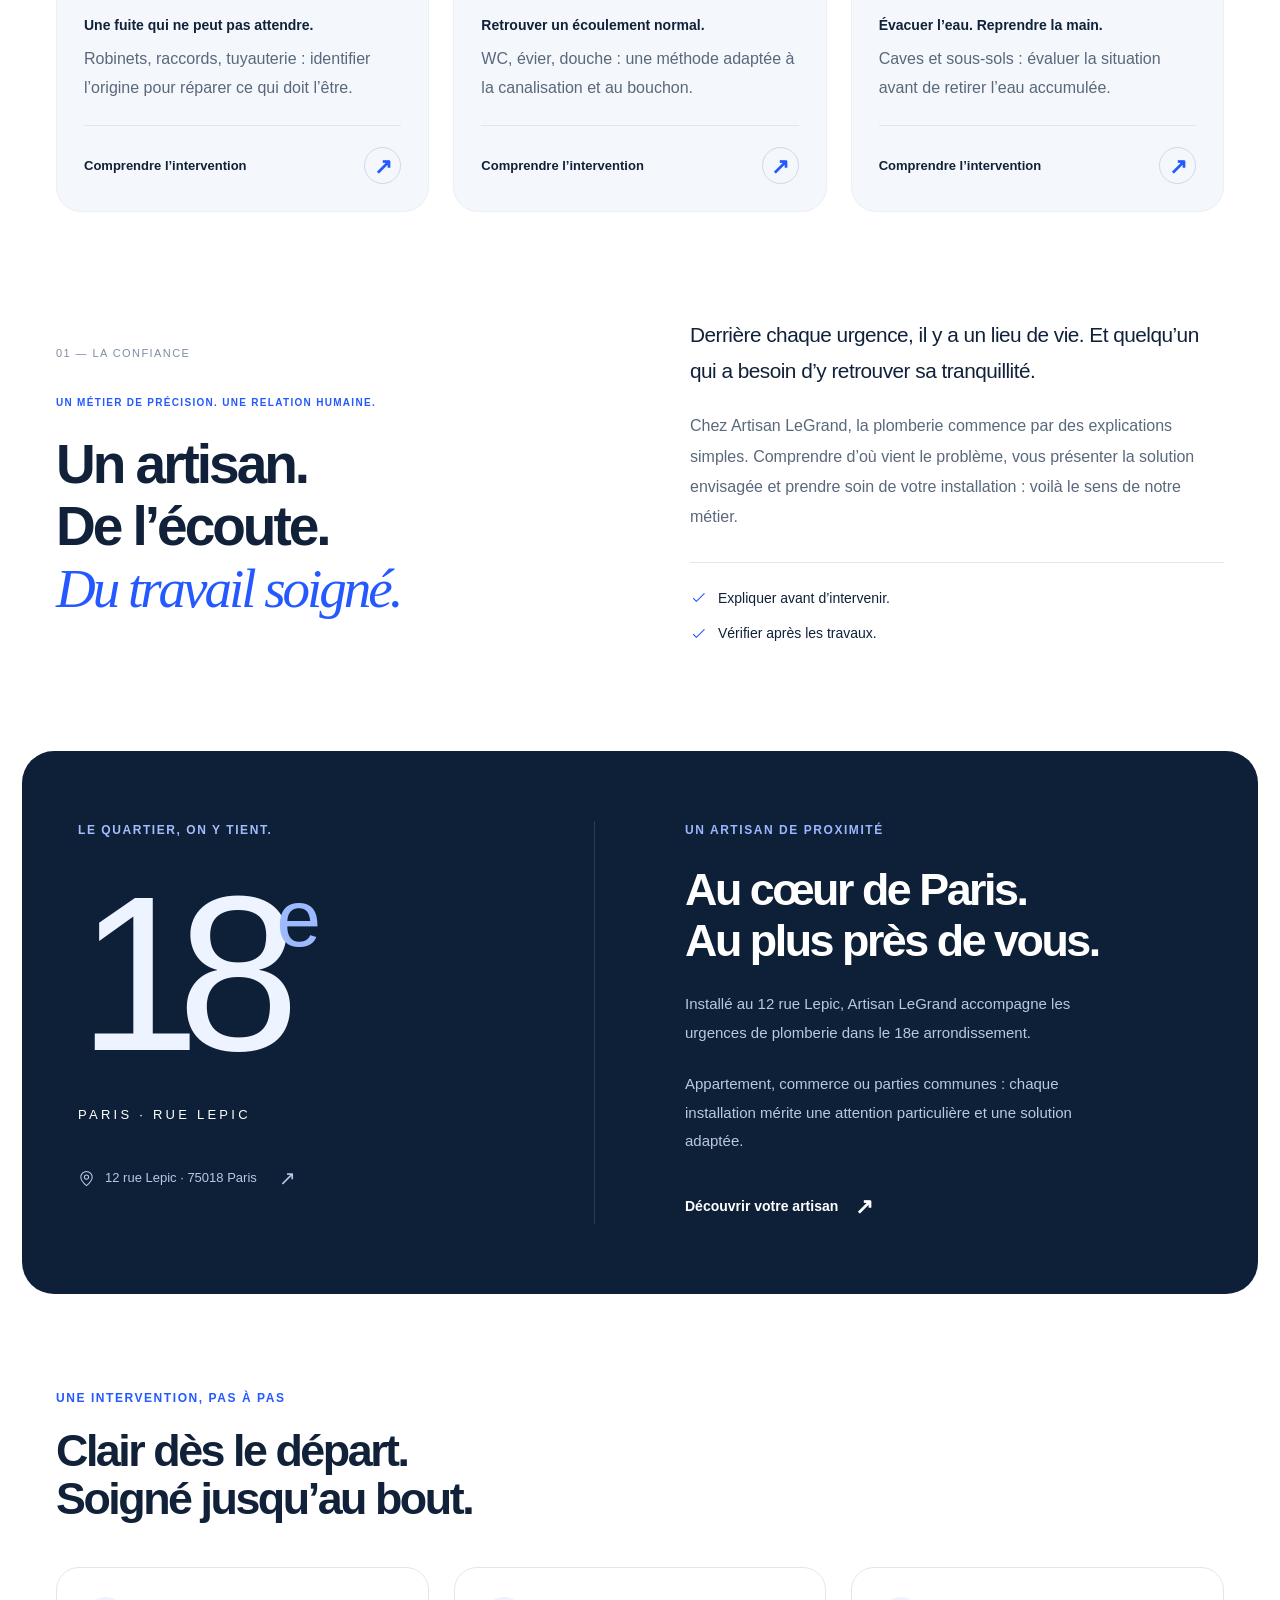
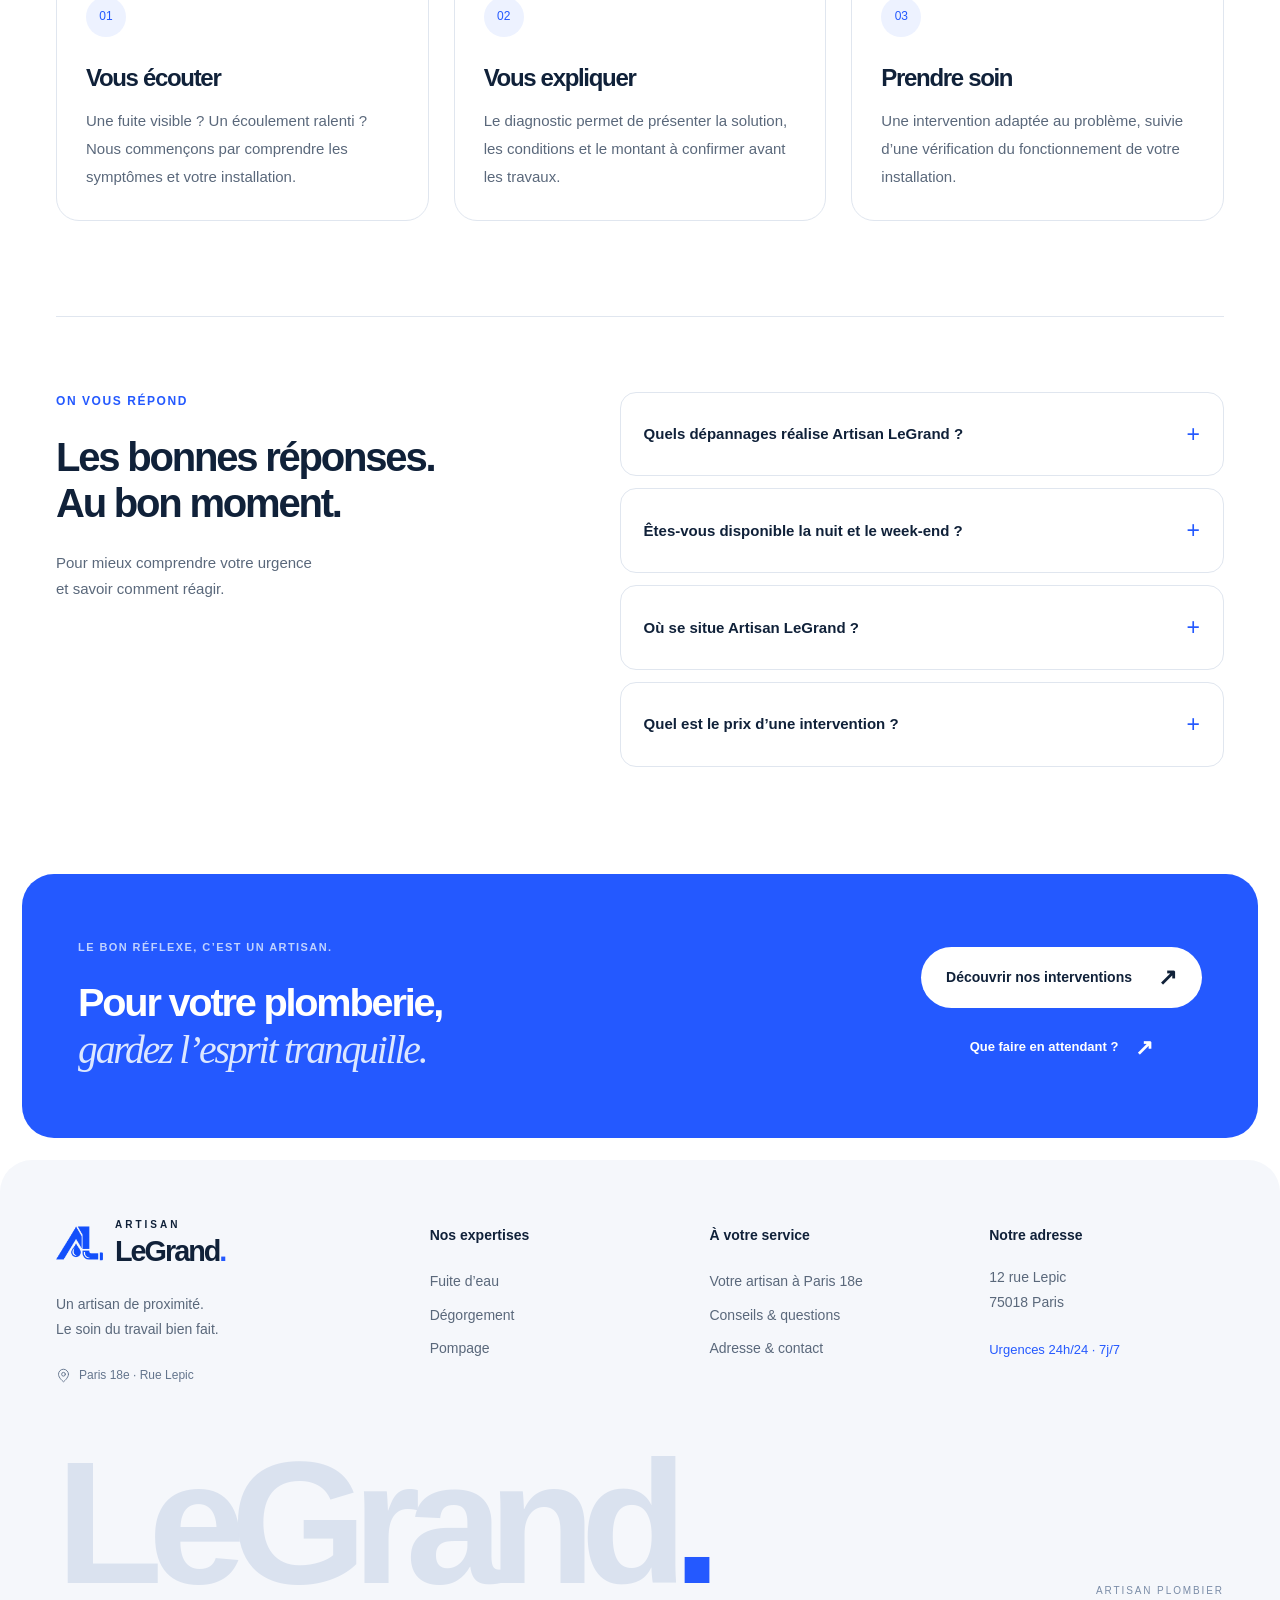
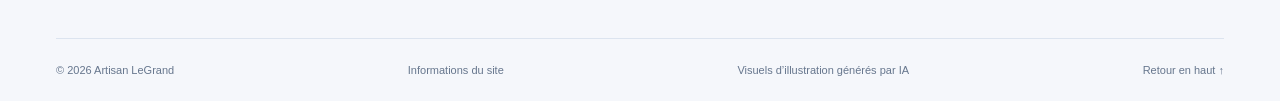
==== commit ca26ea8a: "Améliorer Artisan LeGrand : accueil immersif, navigation d’urgence et design harmonisé" ====
--- a/index.html
+++ b/index.html
@@ -1 +1 @@
-<!doctype html><html lang="fr" id="top"><head><meta charset="utf-8"><meta name="viewport" content="width=device-width,initial-scale=1"><title>Artisan LeGrand | Plombier Paris 18e — Urgences 24h/24</title><meta name="description" content="Artisan LeGrand, plombier au 12 rue Lepic à Paris 18e. Urgences plomberie 24h/24 et 7j/7 : fuite d’eau, dégorgement et pompage."><meta name="theme-color" content="#101e31"><meta name="robots" content="index,follow,max-image-preview:large"><link rel="canonical" href="https://artisan-legrand-pecsi.vercel.app/"><link rel="icon" href="/assets/favicon.png"><link rel="stylesheet" href="/assets/style.css"><meta property="og:type" content="website"><meta property="og:locale" content="fr_FR"><meta property="og:site_name" content="Artisan LeGrand"><meta property="og:title" content="Artisan LeGrand | Plombier Paris 18e — Urgences 24h/24"><meta property="og:description" content="Artisan LeGrand, plombier au 12 rue Lepic à Paris 18e. Urgences plomberie 24h/24 et 7j/7 : fuite d’eau, dégorgement et pompage."><meta property="og:url" content="https://artisan-legrand-pecsi.vercel.app/"><script type="application/ld+json">[{"@context":"https://schema.org","@type":"Plumber","@id":"https://artisan-legrand-pecsi.vercel.app/#artisan","name":"Artisan LeGrand","url":"https://artisan-legrand-pecsi.vercel.app","description":"Artisan plombier pour les urgences de plomberie, fuites, dégorgement et pompage à Paris 18e.","image":"https://artisan-legrand-pecsi.vercel.app/assets/plomberie.webp","logo":"https://artisan-legrand-pecsi.vercel.app/assets/logo.webp","address":{"@type":"PostalAddress","streetAddress":"12 rue Lepic","postalCode":"75018","addressLocality":"Paris","addressCountry":"FR"},"areaServed":{"@type":"Place","name":"Paris 18e arrondissement"},"openingHoursSpecification":{"@type":"OpeningHoursSpecification","dayOfWeek":["Monday","Tuesday","Wednesday","Thursday","Friday","Saturday","Sunday"],"opens":"00:00","closes":"23:59"}},{"@context":"https://schema.org","@type":"WebPage","name":"Artisan LeGrand | Plombier Paris 18e — Urgences 24h/24","description":"Artisan LeGrand, plombier au 12 rue Lepic à Paris 18e. Urgences plomberie 24h/24 et 7j/7 : fuite d’eau, dégorgement et pompage.","url":"https://artisan-legrand-pecsi.vercel.app/","inLanguage":"fr-FR","about":{"@id":"https://artisan-legrand-pecsi.vercel.app/#artisan"}},{"@context":"https://schema.org","@type":"FAQPage","mainEntity":[{"@type":"Question","name":"Quels dépannages réalise Artisan LeGrand ?","acceptedAnswer":{"@type":"Answer","text":"Artisan LeGrand intervient pour les urgences plomberie : fuites d’eau, dégorgement de canalisations et pompage, à Paris 18e."}},{"@type":"Question","name":"Êtes-vous disponible la nuit et le week-end ?","acceptedAnswer":{"@type":"Answer","text":"L’activité d’urgence est annoncée 24h/24 et 7j/7. Les disponibilités et les conditions d’intervention doivent être confirmées au moment de la prise de contact."}},{"@type":"Question","name":"Où se situe Artisan LeGrand ?","acceptedAnswer":{"@type":"Answer","text":"L’adresse est le 12 rue Lepic, 75018 Paris. Les demandes hors du 18e arrondissement sont à confirmer avant intervention."}},{"@type":"Question","name":"Quel est le prix d’une intervention ?","acceptedAnswer":{"@type":"Answer","text":"Le tarif dépend du problème, de l’accès, des pièces éventuelles et de l’horaire. Aucun prix fixe n’est annoncé sur ce site ; demandez les conditions et le montant avant de faire réaliser les travaux."}}]}]</script><script src="/assets/site.js" defer></script></head><body><a class="skip" href="#main">Aller au contenu</a><div class="topbar"><span>PARIS 18<sup>E</sup> · 12 RUE LEPIC</span><span><svg viewBox="0 0 24 24" fill="none" stroke="currentColor" stroke-width="1.5" stroke-linecap="round" stroke-linejoin="round" aria-hidden="true"><circle cx="12" cy="12" r="9"/><path d="M12 7v5l3 2"/></svg> Urgences plomberie · 24h/24 & 7j/7</span></div><header class="header"><div class="nav-wrap"><a class="brand" href="/" aria-label="Artisan LeGrand — accueil"><img src="/assets/logo.webp" width="48" height="48" alt=""><span><small>ARTISAN</small><strong>LeGrand<span class="brand-dot">.</span></strong></span></a><button class="menu-toggle" aria-controls="nav" aria-expanded="false" aria-label="Ouvrir le menu"><span></span><span></span></button><nav id="nav" aria-label="Navigation principale"><a aria-current="page" href="/">Accueil</a><a  href="/services/">Nos expertises</a><a  href="/plombier-paris-18/">Votre artisan</a><a href="/conseils/" >Conseils</a><a class="button compact" href="/contact/">Nous trouver <span aria-hidden="true">↗</span></a></nav></div></header><main id="main"><section class="hero wrap"><div class="hero-copy"><div class="eyebrow availability"><i></i> VOTRE PLOMBIER DE CONFIANCE À PARIS 18E</div><h1>L’urgence passe.<br><span>Le savoir-faire</span><br>reste.</h1><p>Fuite d’eau, canalisation bouchée, inondation.<br>Un artisan de proximité, des explications claires<br class="desktop-break"> et le soin du travail bien fait. Jour et nuit.</p><div class="hero-actions"><a href="/services/" class="button">Trouver votre solution <span aria-hidden="true">↗</span></a><a href="/conseils/" class="text-link">Les premiers gestes <span>↗</span></a></div><div class="hero-proof"><span><svg viewBox="0 0 24 24" fill="none" stroke="currentColor" stroke-width="1.5" stroke-linecap="round" stroke-linejoin="round" aria-hidden="true"><circle cx="12" cy="12" r="9"/><path d="M12 7v5l3 2"/></svg> 24h/24 & 7j/7</span><span><svg viewBox="0 0 24 24" fill="none" stroke="currentColor" stroke-width="1.5" stroke-linecap="round" stroke-linejoin="round" aria-hidden="true"><path d="M20 10c0 6-8 12-8 12S4 16 4 10a8 8 0 1 1 16 0Z"/><circle cx="12" cy="10" r="3"/></svg> Paris 18e</span></div></div><div class="hero-visual"><div class="photo-frame"><img src="/assets/plomberie.webp" alt="Illustration d’un travail de plomberie sur des raccords sous un lavabo" width="1536" height="1024" fetchpriority="high"><div class="image-shade"></div><span class="photo-label">LE SENS DU DÉTAIL.</span><span class="image-number">01 / LE SAVOIR-FAIRE</span></div><div class="availability-card"><svg viewBox="0 0 24 24" fill="none" stroke="currentColor" stroke-width="1.5" stroke-linecap="round" stroke-linejoin="round" aria-hidden="true"><circle cx="12" cy="12" r="9"/><path d="M12 7v5l3 2"/></svg><div><strong>Les urgences n’attendent pas.</strong><span>Votre plomberie, jour et nuit.</span></div><span class="round-arrow">↗</span></div><div class="vertical-label">ARTISAN LEGRAND — PLOMBERIE D’URGENCE</div></div></section><div class="expertise-ribbon"><div class="wrap"><span>FUITE D’EAU</span><i>✳</i><span>DÉGORGEMENT</span><i>✳</i><span>POMPAGE</span><i>✳</i><span>24H/24 · 7J/7</span></div></div><section class="section wrap" id="expertises"><div class="section-heading reveal"><div><span class="eyebrow">À CHAQUE URGENCE, UNE SOLUTION</span><h2>Votre problème.<br>Notre métier.</h2></div><p>Du premier diagnostic au dernier raccord,<br>une réponse adaptée à votre installation.</p></div><div class="service-grid"><a class="service-card reveal" href="/reparation-fuite-eau/"><div class="card-photo"><img src="/assets/plomberie.webp" width="1536" height="1024" loading="lazy" alt="Fuite d’eau : illustration de l’intervention"></div><div class="card-top"><span class="service-icon"><svg viewBox="0 0 24 24" fill="none" stroke="currentColor" stroke-width="1.5" stroke-linecap="round" stroke-linejoin="round" aria-hidden="true"><path d="M12 3s-7 8-7 12a7 7 0 0 0 14 0c0-4-7-12-7-12Z"/><path d="M8 15a4 4 0 0 0 4 4"/></svg></span><span class="index">01</span></div><div><span class="eyebrow">LOCALISER · RÉPARER</span><h3>Fuite d’eau</h3><p>robinetterie, raccords, tuyauterie et équipements sanitaires.</p></div><span class="card-link">Découvrir l’intervention <span aria-hidden="true">↗</span></span></a><a class="service-card reveal" href="/degorgement-canalisation/"><div class="card-photo"><img src="/assets/degorgement.webp" width="1536" height="1024" loading="lazy" alt="Dégorgement : illustration de l’intervention"></div><div class="card-top"><span class="service-icon"><svg viewBox="0 0 24 24" fill="none" stroke="currentColor" stroke-width="1.5" stroke-linecap="round" stroke-linejoin="round" aria-hidden="true"><path d="M4 3v7a4 4 0 0 0 4 4h8v7M1 3h6M13 21h6M4 7H1m3 0h3M12 11v6"/></svg></span><span class="index">02</span></div><div><span class="eyebrow">DÉBOUCHER · RÉTABLIR</span><h3>Dégorgement</h3><p>WC, évier, douche et évacuations engorgées.</p></div><span class="card-link">Découvrir l’intervention <span aria-hidden="true">↗</span></span></a><a class="service-card reveal" href="/pompage-inondation/"><div class="card-photo"><img src="/assets/pompage.webp" width="1536" height="1024" loading="lazy" alt="Pompage : illustration de l’intervention"></div><div class="card-top"><span class="service-icon"><svg viewBox="0 0 24 24" fill="none" stroke="currentColor" stroke-width="1.5" stroke-linecap="round" stroke-linejoin="round" aria-hidden="true"><path d="M2 7c3-4 5 4 8 0s5 4 8 0 4 0 4 0M2 13c3-4 5 4 8 0s5 4 8 0 4 0 4 0M2 19c3-4 5 4 8 0s5 4 8 0 4 0 4 0"/></svg></span><span class="index">03</span></div><div><span class="eyebrow">ÉVACUER · ASSAINIR</span><h3>Pompage</h3><p>caves, sous-sols et locaux touchés par une arrivée d’eau.</p></div><span class="card-link">Découvrir l’intervention <span aria-hidden="true">↗</span></span></a></div></section><section class="wrap confidence-section"><div class="confidence-heading reveal"><span class="eyebrow">LA CONFIANCE SE CONSTRUIT, GESTE APRÈS GESTE.</span><h2>Un artisan.<br>De l’écoute.<br><span>Du travail soigné.</span></h2></div><div class="confidence-copy reveal"><p class="lead">Derrière chaque urgence, il y a un lieu de vie. Et quelqu’un qui a besoin d’y retrouver sa tranquillité.</p><p>Chez Artisan LeGrand, la plomberie commence par des explications simples. Comprendre d’où vient le problème, vous présenter la solution envisagée et prendre soin de votre installation : voilà le sens de notre métier.</p><div class="confidence-bottom"><span>PARIS 18E</span><span>PROXIMITÉ · CLARTÉ · SOIN</span></div></div></section><section class="local-section"><div class="wrap local-grid"><div class="local-type reveal"><span class="eyebrow">LE QUARTIER, ON Y TIENT.</span><div class="big-18">18<span>e</span></div><div class="local-caption">PARIS · RUE LEPIC</div><div class="local-coordinates">48° N — 02° E</div></div><div class="local-copy reveal"><span class="eyebrow">UN ARTISAN DE PROXIMITÉ</span><h2>Au cœur de Paris.<br>Au plus près de vous.</h2><p>Installé au 12 rue Lepic, Artisan LeGrand accompagne les urgences de plomberie dans le 18e arrondissement.</p><p>Appartement, commerce ou parties communes : chaque installation mérite une attention particulière et une solution adaptée.</p><a class="text-link" href="/plombier-paris-18/">Découvrir votre artisan <span aria-hidden="true">↗</span></a></div></div></section><section class="section wrap"><div class="section-heading reveal"><div><span class="eyebrow">UNE INTERVENTION, PAS À PAS</span><h2>Clair dès le départ.<br>Soigné jusqu’au bout.</h2></div></div><div class="trust-note"><span><svg viewBox="0 0 24 24" fill="none" stroke="currentColor" stroke-width="1.5" stroke-linecap="round" stroke-linejoin="round" aria-hidden="true"><path d="m5 12 4 4L20 5"/></svg> Un diagnostic expliqué</span><span><svg viewBox="0 0 24 24" fill="none" stroke="currentColor" stroke-width="1.5" stroke-linecap="round" stroke-linejoin="round" aria-hidden="true"><path d="m5 12 4 4L20 5"/></svg> Des conditions précisées</span><span><svg viewBox="0 0 24 24" fill="none" stroke="currentColor" stroke-width="1.5" stroke-linecap="round" stroke-linejoin="round" aria-hidden="true"><path d="m5 12 4 4L20 5"/></svg> Une installation vérifiée</span></div><div class="steps-grid"><article class="step reveal"><span>01</span><h3>Comprendre</h3><p>Identifier les symptômes, l’équipement concerné et les conditions d’accès.</p></article><article class="step reveal"><span>02</span><h3>Expliquer</h3><p>Présenter la solution envisagée et préciser les conditions avant les travaux.</p></article><article class="step reveal"><span>03</span><h3>Intervenir</h3><p>Réaliser l’intervention adaptée puis vérifier le fonctionnement de l’installation.</p></article></div></section><section class="section wrap faq-section"><div><span class="eyebrow">ON VOUS RÉPOND</span><h2>Les bonnes réponses.<br>Au bon moment.</h2><p>Pour mieux comprendre votre urgence<br>et savoir comment réagir.</p></div><div class="faqs"><details><summary>Quels dépannages réalise Artisan LeGrand ?<span aria-hidden="true">+</span></summary><p>Artisan LeGrand intervient pour les urgences plomberie : fuites d’eau, dégorgement de canalisations et pompage, à Paris 18e.</p></details><details><summary>Êtes-vous disponible la nuit et le week-end ?<span aria-hidden="true">+</span></summary><p>L’activité d’urgence est annoncée 24h/24 et 7j/7. Les disponibilités et les conditions d’intervention doivent être confirmées au moment de la prise de contact.</p></details><details><summary>Où se situe Artisan LeGrand ?<span aria-hidden="true">+</span></summary><p>L’adresse est le 12 rue Lepic, 75018 Paris. Les demandes hors du 18e arrondissement sont à confirmer avant intervention.</p></details><details><summary>Quel est le prix d’une intervention ?<span aria-hidden="true">+</span></summary><p>Le tarif dépend du problème, de l’accès, des pièces éventuelles et de l’horaire. Aucun prix fixe n’est annoncé sur ce site ; demandez les conditions et le montant avant de faire réaliser les travaux.</p></details></div></section></main><section class="closing"><div class="wrap closing-inner"><div><span class="eyebrow">ARTISAN LEGRAND · PARIS 18E</span><h2>Une urgence.<br>Un artisan à vos côtés.</h2></div><a class="button light" href="/contact/">Informations de contact <span aria-hidden="true">↗</span></a></div></section><footer><div class="wrap footer-grid"><div><a class="brand" href="/" aria-label="Artisan LeGrand — accueil"><img src="/assets/logo.webp" width="48" height="48" alt=""><span><small>ARTISAN</small><strong>LeGrand<span class="brand-dot">.</span></strong></span></a><p>La plomberie, avec soin.<br>Les urgences, avec attention.</p></div><div><h3>Nos expertises</h3><a href="/reparation-fuite-eau/">Fuite d’eau</a><a href="/degorgement-canalisation/">Dégorgement</a><a href="/pompage-inondation/">Pompage</a></div><div><h3>À votre service</h3><a href="/plombier-paris-18/">Plombier à Paris 18e</a><a href="/conseils/">Conseils & questions</a><a href="/contact/">Contact</a></div><div><h3>Notre adresse</h3><p>12 rue Lepic<br>75018 Paris</p><p class="footer-hours">Urgences 24h/24 · 7j/7</p></div></div><div class="wrap footer-bottom"><span>© 2026 Artisan LeGrand</span><a href="/informations/">Informations du site</a><span>Illustration générée par IA</span><a href="#top">Retour en haut ↑</a></div></footer></body></html>+<!doctype html><html lang="fr" id="top"><head><meta charset="utf-8"><meta name="viewport" content="width=device-width,initial-scale=1"><title>Artisan LeGrand | Plombier Paris 18e — Urgences 24h/24</title><meta name="description" content="Artisan LeGrand, plombier au 12 rue Lepic à Paris 18e. Urgences plomberie 24h/24 et 7j/7 : fuite d’eau, dégorgement et pompage."><meta name="theme-color" content="#101e31"><meta name="robots" content="index,follow,max-image-preview:large"><link rel="canonical" href="https://artisan-legrand.vercel.app/"><link rel="icon" href="/assets/favicon.png"><link rel="stylesheet" href="/assets/style.css?v=2"><meta property="og:type" content="website"><meta property="og:locale" content="fr_FR"><meta property="og:site_name" content="Artisan LeGrand"><meta property="og:title" content="Artisan LeGrand | Plombier Paris 18e — Urgences 24h/24"><meta property="og:description" content="Artisan LeGrand, plombier au 12 rue Lepic à Paris 18e. Urgences plomberie 24h/24 et 7j/7 : fuite d’eau, dégorgement et pompage."><meta property="og:url" content="https://artisan-legrand.vercel.app/"><script type="application/ld+json">[{"@context":"https://schema.org","@type":"Plumber","@id":"https://artisan-legrand.vercel.app/#artisan","name":"Artisan LeGrand","url":"https://artisan-legrand.vercel.app","description":"Artisan plombier pour les urgences de plomberie, fuites, dégorgement et pompage à Paris 18e.","image":"https://artisan-legrand.vercel.app/assets/plomberie.webp","logo":"https://artisan-legrand.vercel.app/assets/logo.webp","address":{"@type":"PostalAddress","streetAddress":"12 rue Lepic","postalCode":"75018","addressLocality":"Paris","addressCountry":"FR"},"areaServed":{"@type":"Place","name":"Paris 18e arrondissement"},"openingHoursSpecification":{"@type":"OpeningHoursSpecification","dayOfWeek":["Monday","Tuesday","Wednesday","Thursday","Friday","Saturday","Sunday"],"opens":"00:00","closes":"23:59"}},{"@context":"https://schema.org","@type":"WebPage","name":"Artisan LeGrand | Plombier Paris 18e — Urgences 24h/24","description":"Artisan LeGrand, plombier au 12 rue Lepic à Paris 18e. Urgences plomberie 24h/24 et 7j/7 : fuite d’eau, dégorgement et pompage.","url":"https://artisan-legrand.vercel.app/","inLanguage":"fr-FR","about":{"@id":"https://artisan-legrand.vercel.app/#artisan"}},{"@context":"https://schema.org","@type":"FAQPage","mainEntity":[{"@type":"Question","name":"Quels dépannages réalise Artisan LeGrand ?","acceptedAnswer":{"@type":"Answer","text":"Artisan LeGrand intervient pour les urgences plomberie : fuites d’eau, dégorgement de canalisations et pompage, à Paris 18e."}},{"@type":"Question","name":"Êtes-vous disponible la nuit et le week-end ?","acceptedAnswer":{"@type":"Answer","text":"L’activité d’urgence est annoncée 24h/24 et 7j/7. Les disponibilités et les conditions d’intervention doivent être confirmées au moment de la prise de contact."}},{"@type":"Question","name":"Où se situe Artisan LeGrand ?","acceptedAnswer":{"@type":"Answer","text":"L’adresse est le 12 rue Lepic, 75018 Paris. Les demandes hors du 18e arrondissement sont à confirmer avant intervention."}},{"@type":"Question","name":"Quel est le prix d’une intervention ?","acceptedAnswer":{"@type":"Answer","text":"Le tarif dépend du problème, de l’accès, des pièces éventuelles et de l’horaire. Aucun prix fixe n’est annoncé sur ce site ; demandez les conditions et le montant avant de faire réaliser les travaux."}}]}]</script><script src="/assets/site.js?v=2" defer></script></head><body><a class="skip" href="#main">Aller au contenu</a><div class="topbar"><span>ARTISAN PLOMBIER · PARIS 18<sup>E</sup></span><span><svg viewBox="0 0 24 24" fill="none" stroke="currentColor" stroke-width="1.5" stroke-linecap="round" stroke-linejoin="round" aria-hidden="true"><circle cx="12" cy="12" r="9"/><path d="M12 7v5l3 2"/></svg> Urgences 24h/24 · 7j/7</span><a href="/contact/">12 rue Lepic, Paris <span aria-hidden="true">↗</span></a></div><header class="header"><div class="nav-wrap"><a class="brand" href="/" aria-label="Artisan LeGrand — accueil"><img src="/assets/logo.webp" width="48" height="48" alt=""><span><small>ARTISAN</small><strong>LeGrand<span class="brand-dot">.</span></strong></span></a><button class="menu-toggle" aria-controls="nav" aria-expanded="false" aria-label="Ouvrir le menu"><span></span><span></span></button><nav id="nav" aria-label="Navigation principale"><a aria-current="page" href="/">Accueil</a><a  href="/services/">Nos expertises</a><a  href="/plombier-paris-18/">L’artisan</a><a href="/conseils/" >Conseils utiles</a><a class="button compact" href="/contact/" >Adresse & contact <span aria-hidden="true">↗</span></a></nav></div><div class="reading-progress" aria-hidden="true"></div></header><main id="main"><section class="hero-stage"><div class="hero wrap"><div class="hero-copy"><div class="eyebrow availability"><i></i> PLOMBIER DE CONFIANCE · PARIS 18E</div><h1><span class="headline-line">Un imprévu.</span><span class="headline-line">Un vrai artisan.</span><em>L’esprit tranquille.</em></h1><p>Fuite d’eau, canalisation bouchée, inondation.<br>Artisan LeGrand prend soin de votre plomberie,<br class="desktop-break"> avec attention. À toute heure.</p><div class="hero-actions"><a href="#expertises" class="button">Trouver votre solution <span aria-hidden="true">↗</span></a><a href="/conseils/" class="text-link">Les premiers gestes <span aria-hidden="true">↗</span></a></div><div class="hero-proof"><span><svg viewBox="0 0 24 24" fill="none" stroke="currentColor" stroke-width="1.5" stroke-linecap="round" stroke-linejoin="round" aria-hidden="true"><circle cx="12" cy="12" r="9"/><path d="M12 7v5l3 2"/></svg> 24h/24 · 7j/7</span><span><svg viewBox="0 0 24 24" fill="none" stroke="currentColor" stroke-width="1.5" stroke-linecap="round" stroke-linejoin="round" aria-hidden="true"><path d="M20 10c0 6-8 12-8 12S4 16 4 10a8 8 0 1 1 16 0Z"/><circle cx="12" cy="10" r="3"/></svg> 12 rue Lepic, Paris 18e</span></div></div><div class="hero-visual"><div class="photo-frame"><img src="/assets/plomberie.webp" alt="Illustration du travail d’un artisan sur les raccords d’un lavabo" width="1536" height="1024" fetchpriority="high"><div class="image-shade"></div><span class="image-number">LEGRAND / LE SAVOIR-FAIRE</span></div><div class="hero-inset"><img src="/assets/degorgement.webp" width="1536" height="1024" alt="Illustration d’un dégorgement de canalisation" decoding="async"><span>Chaque détail compte.</span></div><div class="availability-card"><span class="availability-number">24<span>/7</span></span><div><strong>À vos côtés.</strong><span>De jour comme de nuit.</span></div></div></div></div><div class="hero-bottom wrap"><span>PLOMBERIE D’URGENCE, SAVOIR-FAIRE ARTISANAL.</span><a href="#expertises">Découvrir nos expertises <span aria-hidden="true">↓</span></a></div></section><nav class="quick-services wrap" aria-label="Accès direct aux interventions"><div><span class="eyebrow">QUE SE PASSE-T-IL ?</span><strong>À chaque urgence,<br>son intervention.</strong></div><a href="/reparation-fuite-eau/"><svg viewBox="0 0 24 24" fill="none" stroke="currentColor" stroke-width="1.5" stroke-linecap="round" stroke-linejoin="round" aria-hidden="true"><path d="M12 3s-7 8-7 12a7 7 0 0 0 14 0c0-4-7-12-7-12Z"/><path d="M8 15a4 4 0 0 0 4 4"/></svg><span><strong>Fuite d’eau</strong><small>L’eau fuit ou s’infiltre</small></span><span class="quick-arrow" aria-hidden="true">↗</span></a><a href="/degorgement-canalisation/"><svg viewBox="0 0 24 24" fill="none" stroke="currentColor" stroke-width="1.5" stroke-linecap="round" stroke-linejoin="round" aria-hidden="true"><path d="M4 3v7a4 4 0 0 0 4 4h8v7M1 3h6M13 21h6M4 7H1m3 0h3M12 11v6"/></svg><span><strong>Dégorgement</strong><small>L’eau ne s’évacue plus</small></span><span class="quick-arrow" aria-hidden="true">↗</span></a><a href="/pompage-inondation/"><svg viewBox="0 0 24 24" fill="none" stroke="currentColor" stroke-width="1.5" stroke-linecap="round" stroke-linejoin="round" aria-hidden="true"><path d="M2 7c3-4 5 4 8 0s5 4 8 0 4 0 4 0M2 13c3-4 5 4 8 0s5 4 8 0 4 0 4 0M2 19c3-4 5 4 8 0s5 4 8 0 4 0 4 0"/></svg><span><strong>Pompage</strong><small>Un local est inondé</small></span><span class="quick-arrow" aria-hidden="true">↗</span></a></nav><section class="section wrap" id="expertises"><div class="section-heading reveal"><div><span class="eyebrow">À CHAQUE URGENCE, UNE SOLUTION</span><h2>Votre problème.<br>Notre métier.</h2></div><p>Du premier diagnostic au dernier raccord,<br>une réponse adaptée à votre installation.</p></div><div class="service-grid"><a class="service-card reveal" href="/reparation-fuite-eau/"><div class="card-photo"><img src="/assets/plomberie.webp" width="1536" height="1024" loading="lazy" decoding="async" alt="Fuite d’eau : illustration de l’intervention"><span class="photo-category">01 / Fuite d’eau</span></div><div class="card-body"><div class="card-title"><h3>Fuite d’eau</h3><span class="service-icon"><svg viewBox="0 0 24 24" fill="none" stroke="currentColor" stroke-width="1.5" stroke-linecap="round" stroke-linejoin="round" aria-hidden="true"><path d="M12 3s-7 8-7 12a7 7 0 0 0 14 0c0-4-7-12-7-12Z"/><path d="M8 15a4 4 0 0 0 4 4"/></svg></span></div><strong class="service-summary">Une fuite qui ne peut pas attendre.</strong><p>Robinets, raccords, tuyauterie : identifier l’origine pour réparer ce qui doit l’être.</p><span class="card-link">Comprendre l’intervention <span class="link-circle" aria-hidden="true">↗</span></span></div></a><a class="service-card reveal" href="/degorgement-canalisation/"><div class="card-photo"><img src="/assets/degorgement.webp" width="1536" height="1024" loading="lazy" decoding="async" alt="Dégorgement : illustration de l’intervention"><span class="photo-category">02 / Dégorgement</span></div><div class="card-body"><div class="card-title"><h3>Dégorgement</h3><span class="service-icon"><svg viewBox="0 0 24 24" fill="none" stroke="currentColor" stroke-width="1.5" stroke-linecap="round" stroke-linejoin="round" aria-hidden="true"><path d="M4 3v7a4 4 0 0 0 4 4h8v7M1 3h6M13 21h6M4 7H1m3 0h3M12 11v6"/></svg></span></div><strong class="service-summary">Retrouver un écoulement normal.</strong><p>WC, évier, douche : une méthode adaptée à la canalisation et au bouchon.</p><span class="card-link">Comprendre l’intervention <span class="link-circle" aria-hidden="true">↗</span></span></div></a><a class="service-card reveal" href="/pompage-inondation/"><div class="card-photo"><img src="/assets/pompage.webp" width="1536" height="1024" loading="lazy" decoding="async" alt="Pompage : illustration de l’intervention"><span class="photo-category">03 / Pompage</span></div><div class="card-body"><div class="card-title"><h3>Pompage</h3><span class="service-icon"><svg viewBox="0 0 24 24" fill="none" stroke="currentColor" stroke-width="1.5" stroke-linecap="round" stroke-linejoin="round" aria-hidden="true"><path d="M2 7c3-4 5 4 8 0s5 4 8 0 4 0 4 0M2 13c3-4 5 4 8 0s5 4 8 0 4 0 4 0M2 19c3-4 5 4 8 0s5 4 8 0 4 0 4 0"/></svg></span></div><strong class="service-summary">Évacuer l’eau. Reprendre la main.</strong><p>Caves et sous-sols : évaluer la situation avant de retirer l’eau accumulée.</p><span class="card-link">Comprendre l’intervention <span class="link-circle" aria-hidden="true">↗</span></span></div></a></div></section><section class="wrap confidence-section"><div class="confidence-heading reveal"><span class="section-number">01 — LA CONFIANCE</span><span class="eyebrow">UN MÉTIER DE PRÉCISION. UNE RELATION HUMAINE.</span><h2>Un artisan.<br>De l’écoute.<br><span>Du travail soigné.</span></h2></div><div class="confidence-copy reveal"><p class="lead">Derrière chaque urgence, il y a un lieu de vie. Et quelqu’un qui a besoin d’y retrouver sa tranquillité.</p><p>Chez Artisan LeGrand, la plomberie commence par des explications simples. Comprendre d’où vient le problème, vous présenter la solution envisagée et prendre soin de votre installation : voilà le sens de notre métier.</p><div class="confidence-bottom"><span><svg viewBox="0 0 24 24" fill="none" stroke="currentColor" stroke-width="1.5" stroke-linecap="round" stroke-linejoin="round" aria-hidden="true"><path d="m5 12 4 4L20 5"/></svg> Expliquer avant d’intervenir.</span><span><svg viewBox="0 0 24 24" fill="none" stroke="currentColor" stroke-width="1.5" stroke-linecap="round" stroke-linejoin="round" aria-hidden="true"><path d="m5 12 4 4L20 5"/></svg> Vérifier après les travaux.</span></div></div></section><section class="local-section"><div class="wrap local-grid"><div class="local-type reveal"><span class="eyebrow">LE QUARTIER, ON Y TIENT.</span><div class="big-18">18<span>e</span></div><div class="local-caption">PARIS · RUE LEPIC</div><a class="local-address" href="/contact/"><svg viewBox="0 0 24 24" fill="none" stroke="currentColor" stroke-width="1.5" stroke-linecap="round" stroke-linejoin="round" aria-hidden="true"><path d="M20 10c0 6-8 12-8 12S4 16 4 10a8 8 0 1 1 16 0Z"/><circle cx="12" cy="10" r="3"/></svg> 12 rue Lepic · 75018 Paris <span aria-hidden="true">↗</span></a></div><div class="local-copy reveal"><span class="eyebrow">UN ARTISAN DE PROXIMITÉ</span><h2>Au cœur de Paris.<br>Au plus près de vous.</h2><p>Installé au 12 rue Lepic, Artisan LeGrand accompagne les urgences de plomberie dans le 18e arrondissement.</p><p>Appartement, commerce ou parties communes : chaque installation mérite une attention particulière et une solution adaptée.</p><a class="text-link" href="/plombier-paris-18/">Découvrir votre artisan <span aria-hidden="true">↗</span></a></div></div></section><section class="section wrap"><div class="section-heading reveal"><div><span class="eyebrow">UNE INTERVENTION, PAS À PAS</span><h2>Clair dès le départ.<br>Soigné jusqu’au bout.</h2></div></div><div class="steps-grid"><article class="step reveal"><span>01</span><h3>Vous écouter</h3><p>Une fuite visible ? Un écoulement ralenti ? Nous commençons par comprendre les symptômes et votre installation.</p></article><article class="step reveal"><span>02</span><h3>Vous expliquer</h3><p>Le diagnostic permet de présenter la solution, les conditions et le montant à confirmer avant les travaux.</p></article><article class="step reveal"><span>03</span><h3>Prendre soin</h3><p>Une intervention adaptée au problème, suivie d’une vérification du fonctionnement de votre installation.</p></article></div></section><section class="section wrap faq-section"><div><span class="eyebrow">ON VOUS RÉPOND</span><h2>Les bonnes réponses.<br>Au bon moment.</h2><p>Pour mieux comprendre votre urgence<br>et savoir comment réagir.</p></div><div class="faqs"><details><summary>Quels dépannages réalise Artisan LeGrand ?<span aria-hidden="true">+</span></summary><p>Artisan LeGrand intervient pour les urgences plomberie : fuites d’eau, dégorgement de canalisations et pompage, à Paris 18e.</p></details><details><summary>Êtes-vous disponible la nuit et le week-end ?<span aria-hidden="true">+</span></summary><p>L’activité d’urgence est annoncée 24h/24 et 7j/7. Les disponibilités et les conditions d’intervention doivent être confirmées au moment de la prise de contact.</p></details><details><summary>Où se situe Artisan LeGrand ?<span aria-hidden="true">+</span></summary><p>L’adresse est le 12 rue Lepic, 75018 Paris. Les demandes hors du 18e arrondissement sont à confirmer avant intervention.</p></details><details><summary>Quel est le prix d’une intervention ?<span aria-hidden="true">+</span></summary><p>Le tarif dépend du problème, de l’accès, des pièces éventuelles et de l’horaire. Aucun prix fixe n’est annoncé sur ce site ; demandez les conditions et le montant avant de faire réaliser les travaux.</p></details></div></section></main><section class="closing"><div class="wrap closing-inner"><div><span class="eyebrow">LE BON RÉFLEXE, C’EST UN ARTISAN.</span><h2>Pour votre plomberie,<br><em>gardez l’esprit tranquille.</em></h2></div><div class="closing-actions"><a class="button light" href="/services/">Découvrir nos interventions <span aria-hidden="true">↗</span></a><a class="text-link" href="/conseils/">Que faire en attendant ? <span aria-hidden="true">↗</span></a></div></div></section><footer><div class="wrap footer-grid"><div><a class="brand" href="/" aria-label="Artisan LeGrand — accueil"><img src="/assets/logo.webp" width="48" height="48" alt=""><span><small>ARTISAN</small><strong>LeGrand<span class="brand-dot">.</span></strong></span></a><p>Un artisan de proximité.<br>Le soin du travail bien fait.</p><span class="footer-location"><svg viewBox="0 0 24 24" fill="none" stroke="currentColor" stroke-width="1.5" stroke-linecap="round" stroke-linejoin="round" aria-hidden="true"><path d="M20 10c0 6-8 12-8 12S4 16 4 10a8 8 0 1 1 16 0Z"/><circle cx="12" cy="10" r="3"/></svg> Paris 18e · Rue Lepic</span></div><div><h3>Nos expertises</h3><a href="/reparation-fuite-eau/">Fuite d’eau</a><a href="/degorgement-canalisation/">Dégorgement</a><a href="/pompage-inondation/">Pompage</a></div><div><h3>À votre service</h3><a href="/plombier-paris-18/">Votre artisan à Paris 18e</a><a href="/conseils/">Conseils & questions</a><a href="/contact/">Adresse & contact</a></div><div><h3>Notre adresse</h3><p>12 rue Lepic<br>75018 Paris</p><p class="footer-hours">Urgences 24h/24 · 7j/7</p></div></div><div class="wrap footer-signature" aria-hidden="true">LeGrand<span>.</span><small>ARTISAN PLOMBIER</small></div><div class="wrap footer-bottom"><span>© 2026 Artisan LeGrand</span><a href="/informations/">Informations du site</a><span>Visuels d’illustration générés par IA</span><a href="#top">Retour en haut ↑</a></div></footer></body></html>
--- a/assets/style.css
+++ b/assets/style.css
@@ -1,16 +1,8 @@
-@font-face{font-family:LeGrand;src:local('Avenir Next'),local('Avenir'),local('Segoe UI')}*{box-sizing:border-box}html{scroll-behavior:smooth;scroll-padding-top:100px}body{margin:0;color:#112238;background:#fff;font-family:LeGrand,Arial,sans-serif;font-size:16px;line-height:1.65;-webkit-font-smoothing:antialiased}a{color:inherit;text-decoration:none}button{font:inherit}img{max-width:100%;display:block}svg{width:24px;height:24px;flex-shrink:0}p{color:#5e6b7b;margin:0 0 22px}h1,h2,h3{line-height:1.08;letter-spacing:-.055em;margin:0;font-weight:600}h1{font-size:clamp(42px,5.1vw,76px)}h2{font-size:clamp(34px,3.3vw,49px)}h3{font-size:27px}h1 span{color:#2459ff}.wrap{width:min(1240px,calc(100% - 100px));margin-inline:auto}.topbar{display:flex;justify-content:space-between;align-items:center;background:#101e31;color:#e2e8f1;padding:10px max(50px,calc((100vw - 1240px)/2));font-size:11px;letter-spacing:.12em}.topbar span:last-child{display:flex;align-items:center;gap:9px;letter-spacing:.035em;font-size:12px}.topbar svg{width:14px;height:14px}.topbar sup{font-size:8px}.header{position:sticky;top:0;z-index:20;background:rgba(255,255,255,.96);border-bottom:1px solid #e9edf2;backdrop-filter:blur(16px)}.nav-wrap{width:min(1240px,calc(100% - 100px));margin:auto;display:flex;align-items:center;justify-content:space-between;min-height:94px;gap:20px}.brand{display:flex;gap:12px;align-items:center;line-height:1;min-width:190px}.brand img{width:46px;height:46px;object-fit:contain}.brand small{font-size:10px;letter-spacing:.29em;display:block;margin-bottom:5px;font-weight:600}.brand strong{font-size:28px;letter-spacing:-.065em}.brand-dot{color:#2459ff}nav{display:flex;gap:31px;align-items:center;font-size:14px;font-weight:600}nav>a:not(.button){position:relative;padding:14px 0}nav>a:not(.button):after{content:'';position:absolute;bottom:8px;left:0;width:0;height:2px;background:#2459ff;transition:width .25s}nav>a:hover:after,nav>a[aria-current]:after{width:100%}.button{display:inline-flex;align-items:center;justify-content:space-between;gap:26px;background:#2459ff;color:#fff;padding:18px 25px;line-height:1.4;font-size:14px;font-weight:600;border-radius:5px;transition:background .2s,transform .2s,box-shadow .2s}.button:hover{background:#1643d8;transform:translateY(-3px);box-shadow:0 10px 25px #2459ff25}.button span{font-size:21px;line-height:1}.button.compact{padding:15px 20px}.button.light{color:#163dcc;background:#fff}.text-link{display:inline-flex;gap:17px;align-items:center;font-size:14px;font-weight:600;line-height:1.5}.text-link span{font-size:22px;transition:transform .2s}.text-link:hover span{transform:translate(3px,-3px)}.eyebrow{display:block;font-size:11px;font-weight:700;letter-spacing:.13em;color:#2459ff;line-height:1.6;margin-bottom:22px}.hero{display:grid;grid-template-columns:1.08fr 1fr;gap:35px;align-items:center;padding-top:65px;padding-bottom:80px}.hero h1{font-size:clamp(44px,5.15vw,75px);letter-spacing:-.063em;line-height:1.055}.hero-copy{animation:rise .9s ease both}.hero-copy>p{font-size:16px;margin:27px 0 31px;line-height:1.8}.availability{display:flex;align-items:center;gap:9px;color:#36475d}.availability i{width:7px;height:7px;border-radius:50%;background:#2459ff;box-shadow:0 0 0 5px #2459ff10;animation:pulse 3s infinite}.hero-actions{display:flex;gap:23px;align-items:center}.hero-proof{display:flex;gap:25px;margin-top:35px;font-size:12px;color:#5e6b7b}.hero-proof span{display:flex;align-items:center;gap:9px}.hero-proof svg{width:17px;height:17px;color:#2459ff}.hero-visual{position:relative;padding:0 18px 28px 0;animation:rise 1s .15s ease both;min-width:0}.photo-frame{position:relative;height:485px;overflow:hidden;border-radius:8px 8px 100px 8px;background:#16283c}.photo-frame>img{width:100%;height:100%;object-fit:cover;object-position:57% center;animation:photoIn 1.7s ease both}.image-shade{position:absolute;inset:0;background:linear-gradient(180deg,#101e3100 50%,#101e31a0)}.photo-label{position:absolute;left:28px;bottom:35px;color:#fff;letter-spacing:.13em;font-size:11px}.image-number{position:absolute;left:25px;top:23px;font-size:9px;letter-spacing:.14em;color:#fff;background:#101e3140;backdrop-filter:blur(10px);padding:7px 10px}.availability-card{position:absolute;bottom:0;right:36px;left:28px;display:flex;gap:14px;align-items:center;border-radius:7px;background:#fff;padding:23px 22px;box-shadow:0 12px 55px #14213b1b;border:1px solid #edf0f5}.availability-card>svg{color:#2459ff;width:29px;height:29px}.availability-card strong{font-size:13px;display:block}.availability-card div>span{font-size:11px;color:#6c7784;display:block;margin-top:3px}.round-arrow{margin-left:auto;color:#2459ff;font-size:22px}.vertical-label{position:absolute;right:-12px;top:70px;writing-mode:vertical-rl;font-size:9px;font-weight:600;letter-spacing:.15em;color:#89919c}.expertise-ribbon{background:#f2f5f9;border-block:1px solid #e7edf5;padding:24px 0}.expertise-ribbon>.wrap{display:flex;align-items:center;justify-content:space-between;gap:20px}.expertise-ribbon span{font-size:12px;letter-spacing:.12em;font-weight:600}.expertise-ribbon i{font-style:normal;font-size:25px;color:#2459ff;line-height:1}.section{padding-top:105px;padding-bottom:105px}.section-heading{display:flex;align-items:flex-end;justify-content:space-between;gap:30px;margin-bottom:45px}.section-heading>p{font-size:14px;margin-bottom:3px}.section-heading .eyebrow{margin-bottom:18px}.service-grid{display:grid;grid-template-columns:repeat(3,1fr);gap:22px}.service-card{display:flex;flex-direction:column;min-height:345px;background:#f6f8fb;border:1px solid #eaf0f5;border-radius:7px;padding:31px;transition:transform .3s,box-shadow .3s,background .3s,border-color .3s}.service-card:hover{transform:translateY(-7px);background:#fff;box-shadow:0 20px 45px #13223910;border-color:#bdccfa}.card-top{display:flex;justify-content:space-between;align-items:center;margin-bottom:41px}.service-icon{color:#2459ff;display:inline-flex;padding:12px;border:1px solid #dce5f7;border-radius:7px}.service-icon svg{width:26px;height:26px}.index{font-size:12px;letter-spacing:.06em;color:#7b899c}.service-card .eyebrow{font-size:9px;margin-bottom:13px}.service-card h3{font-size:29px;margin-bottom:15px}.service-card p{font-size:14px;line-height:1.65;max-width:265px}.card-link{display:flex;justify-content:space-between;align-items:center;font-size:12px;font-weight:600;margin-top:auto;padding-top:10px}.card-link span{font-size:22px;color:#2459ff}.local-section{background:#101e31;color:#fff;overflow:hidden}.local-grid{display:grid;grid-template-columns:1fr 1fr;gap:90px;padding-block:83px}.local-type{position:relative;border-right:1px solid #ffffff20}.local-type .eyebrow{color:#92afff}.big-18{font-size:220px;font-weight:500;line-height:1.03;letter-spacing:-.095em;color:#fff}.big-18 span{font-size:80px;vertical-align:top;display:inline-block;margin-top:14px;color:#6c91ff;letter-spacing:-.04em}.local-caption{letter-spacing:.27em;font-size:14px;margin-top:16px}.local-coordinates{font-size:10px;letter-spacing:.1em;margin-top:30px;color:#91a1ba}.local-copy{align-self:center;max-width:430px}.local-copy h2{font-size:45px;line-height:1.15;margin-bottom:28px}.local-copy .eyebrow{color:#92afff}.local-copy p{color:#bcc7d8;font-size:15px}.local-copy .text-link{margin-top:12px}.steps-grid{display:grid;grid-template-columns:repeat(3,1fr);gap:45px;margin-top:45px}.step{border-top:1px solid #dce3ed;padding-top:25px}.step>span{color:#2459ff;font-size:13px;display:block;margin-bottom:27px}.step h3{font-size:24px;margin-bottom:16px;letter-spacing:-.04em}.step p{font-size:15px}.faq-section{display:grid;grid-template-columns:1fr 1.2fr;gap:65px;border-top:1px solid #e4eaf1;padding-top:80px}.faq-section h2{font-size:39px;line-height:1.16;margin-bottom:23px}.faq-section>div>p{font-size:14px}.faqs details{border-bottom:1px solid #dce3ed}.faqs details:first-child{border-top:1px solid #dce3ed}.faqs summary{list-style:none;padding:24px 0;font-weight:600;font-size:14px;display:flex;justify-content:space-between;align-items:center;gap:20px;cursor:pointer}.faqs summary::-webkit-details-marker{display:none}.faqs summary span{font-size:22px;font-weight:400;color:#2459ff;transition:transform .3s}.faqs details[open] summary span{transform:rotate(45deg)}.faqs details p{font-size:14px;padding-right:32px;animation:rise .3s}.closing{background:#2459ff;color:#fff}.closing-inner{padding-block:65px;display:flex;justify-content:space-between;align-items:center;gap:30px}.closing .eyebrow{color:#c9d6ff;font-size:10px}.closing h2{font-size:45px;line-height:1.13}footer{background:#f5f7fa;padding-top:70px}.footer-grid{display:grid;grid-template-columns:1.4fr 1fr 1fr 1fr;gap:40px;padding-bottom:54px}.footer-grid .brand{margin-bottom:22px}.footer-grid p{font-size:13px}.footer-grid h3{font-size:13px;letter-spacing:0;margin:8px 0 22px}.footer-grid>div>a:not(.brand){display:block;color:#657184;font-size:13px;margin-bottom:10px}.footer-grid>div>a:hover{color:#2459ff}.footer-hours{font-size:11px!important;color:#2459ff}.footer-bottom{padding-block:21px;border-top:1px solid #dfe5ee;display:flex;gap:20px;justify-content:space-between;font-size:10px;color:#798390}.menu-toggle{display:none}.skip{position:fixed;left:20px;top:-100px;background:#101e31;color:#fff;padding:15px;z-index:99}.skip:focus{top:10px}:focus-visible{outline:3px solid #f39b25;outline-offset:5px}.breadcrumbs{display:flex;gap:12px;font-size:12px;color:#798390;margin-bottom:50px}.breadcrumbs a:hover{color:#2459ff}.page-intro{padding-top:28px;padding-bottom:70px}.page-intro h1{margin-bottom:28px;font-size:clamp(43px,5vw,70px)}.page-intro>p{font-size:18px;max-width:730px;line-height:1.7}.page-intro>.eyebrow{margin-top:58px}.compact-section{padding-top:0}.editorial{max-width:850px;padding-bottom:85px}.editorial h2{font-size:30px;margin:35px 0 22px;line-height:1.2}.editorial p{font-size:16px;line-height:1.9}.detail-hero{padding-top:28px;padding-bottom:75px}.detail-grid{display:grid;grid-template-columns:1.1fr 1fr;gap:65px;align-items:center}.detail-grid h1{font-size:clamp(38px,4.4vw,63px);line-height:1.1;margin:20px 0 27px}.detail-grid p{font-size:16px;line-height:1.9}.detail-image{height:440px;position:relative}.detail-image>img{width:100%;height:100%;object-fit:cover;border-radius:7px 7px 65px 7px}.detail-badge{display:flex;align-items:center;gap:12px;position:absolute;bottom:25px;left:25px;background:#fff;padding:16px 24px;border-radius:4px;font-size:14px}.detail-badge svg{color:#2459ff}.advice-panel{background:#eff4ff;border-radius:8px;display:grid;grid-template-columns:1fr 1.2fr;gap:55px;padding:50px;margin-bottom:85px}.advice-panel h2{font-size:37px}.advice-panel ol{margin:0;padding-left:20px}.advice-panel li{margin-bottom:14px;padding-left:10px;font-size:15px}.advice-panel li::marker{color:#2459ff;font-weight:700}.related{padding-bottom:85px}.related h2{font-size:29px;margin-bottom:25px}.related>div{display:flex;gap:45px}.about-grid{display:grid;grid-template-columns:1fr 1fr;gap:65px;align-items:center;margin-bottom:100px}.about-photo{height:480px;width:100%;object-fit:cover;border-radius:6px 6px 60px 6px}.about-grid h2{font-size:36px;margin-bottom:25px}.about-grid p{font-size:16px}.address-panel{padding:55px;background:#f3f6fb;margin-bottom:90px;display:grid;grid-template-columns:1fr 1fr;gap:55px;border-radius:8px}.address-panel svg{color:#2459ff;width:32px;height:32px;margin-bottom:17px}.address-panel h2{font-size:40px}.address-panel p{font-size:15px}.advice-list{padding-bottom:65px}.advice-article{display:grid;grid-template-columns:60px 1fr;gap:30px;border-top:1px solid #dce3ed;padding:35px 0;max-width:900px}.advice-article .service-icon{align-self:start}.advice-article h2{font-size:31px;margin:5px 0 20px}.advice-article ol{padding-left:20px;color:#5e6b7b;margin:0 0 22px}.advice-article li{padding:6px 0 6px 10px}.safety-note{font-size:14px;background:#eff4ff;padding:24px 30px;border-left:3px solid #2459ff;margin-bottom:70px}.contact-grid{display:grid;grid-template-columns:1fr 1fr;gap:25px;margin-bottom:85px}.contact-card{padding:45px;border:1px solid #e3e9f1;background:#f6f8fb;border-radius:8px}.contact-card>.service-icon{margin-bottom:28px}.contact-card h2{font-size:34px;margin-bottom:23px;line-height:1.2}.address-text{font-size:27px;color:#142338}.contact-card.dark{background:#101e31;color:white;border-color:#101e31}.dark p{color:#bcc7d8}.dark .service-icon{color:#91adff;border-color:#ffffff30}.contact-notice{border-top:1px solid #ffffff25;padding-top:23px;margin-top:26px}.contact-notice strong{font-size:15px}.contact-notice p{font-size:13px;margin-top:10px;margin-bottom:0}.reveal{transition:opacity .7s ease,translate .7s ease}.js .reveal.pending{opacity:0;translate:0 22px}.js .reveal.visible{opacity:1;translate:0 0}@keyframes rise{from{opacity:0;transform:translateY(20px)}to{opacity:1;transform:translateY(0)}}@keyframes photoIn{from{transform:scale(1.07)}to{transform:scale(1)}}@keyframes pulse{50%{box-shadow:0 0 0 8px #2459ff05}}
-@media(min-width:1500px){.hero{padding-top:80px;padding-bottom:100px}.photo-frame{height:520px}}
-@media(max-width:1100px){.wrap,.nav-wrap{width:calc(100% - 60px)}.topbar{padding-inline:30px}nav{gap:19px}.hero{gap:25px}.hero-actions{align-items:flex-start;flex-direction:column;gap:17px}.hero h1{font-size:57px}.photo-frame{height:460px}.service-card{padding:25px}.local-grid{gap:50px}.local-copy h2{font-size:38px}.footer-grid{gap:25px}.faq-section{gap:35px}.detail-grid{gap:35px}}
-@media(max-width:820px){.topbar>span:first-child{display:none}.topbar{justify-content:center}.nav-wrap{min-height:80px}.menu-toggle{display:flex;flex-direction:column;justify-content:center;gap:6px;width:44px;height:44px;border:1px solid #dfe6f0;border-radius:4px;background:white}.menu-toggle span{display:block;width:20px;height:2px;background:#13243a;margin-inline:auto}.menu-toggle[aria-expanded=true] span:first-child{transform:translateY(4px) rotate(45deg)}.menu-toggle[aria-expanded=true] span:last-child{transform:translateY(-4px) rotate(-45deg)}nav{display:none;position:absolute;top:100%;left:0;right:0;flex-direction:column;align-items:stretch;padding:20px 30px 28px;background:#fff;border-bottom:1px solid #dfe6f0;box-shadow:0 15px 20px #10203010;gap:3px}nav.open{display:flex}nav a{min-height:44px}.hero{grid-template-columns:1fr;gap:45px;padding-top:45px;padding-bottom:55px}.hero h1{font-size:65px}.hero-copy>p{font-size:17px}.hero-actions{flex-direction:row;align-items:center}.hero-visual{max-width:640px;width:100%;margin:auto}.photo-frame{height:440px}.vertical-label{right:-3px}.section{padding-block:70px}.service-grid{grid-template-columns:1fr;gap:18px}.service-card{min-height:270px;padding:28px}.service-card p{max-width:none}.card-top{margin-bottom:22px}.section-heading{align-items:flex-start;flex-direction:column;gap:22px}.expertise-ribbon .wrap{flex-wrap:wrap;justify-content:center;gap:18px}.expertise-ribbon span{font-size:10px}.expertise-ribbon i{font-size:17px}.expertise-ribbon i:last-of-type{display:none}.local-grid{grid-template-columns:1fr;gap:40px;padding-block:55px}.local-type{border-right:0;border-bottom:1px solid #ffffff20;padding-bottom:30px}.local-type .eyebrow{margin-bottom:10px}.big-18{font-size:170px}.local-coordinates{display:none}.local-copy{max-width:none}.steps-grid{gap:25px}.step h3{font-size:22px}.faq-section{grid-template-columns:1fr;gap:25px}.closing-inner{flex-direction:column;align-items:flex-start;padding-block:50px}.closing h2{font-size:38px}.footer-grid{grid-template-columns:1fr 1fr;gap:35px}.footer-bottom{flex-wrap:wrap;justify-content:flex-start;column-gap:25px}.detail-grid,.about-grid{grid-template-columns:1fr}.detail-image{height:380px}.detail-grid h1{font-size:54px}.page-intro h1{font-size:54px}.page-intro>.eyebrow{margin-top:35px}.advice-panel{grid-template-columns:1fr;gap:30px;padding:35px}.address-panel{grid-template-columns:1fr;gap:30px;padding:35px}.contact-grid{grid-template-columns:1fr}.compact-section{padding-top:0}.about-grid{gap:35px}.about-photo{height:360px}}
-@media(max-width:520px){.wrap,.nav-wrap{width:calc(100% - 40px)}.brand{gap:9px;min-width:0}.brand img{width:40px;height:40px}.brand strong{font-size:25px}.topbar{padding:9px 15px}.topbar span:last-child{font-size:10px}.hero{padding-top:35px;gap:35px}.hero h1{font-size:clamp(40px,11.5vw,58px)}.hero-copy>p{font-size:15px;line-height:1.8;margin:23px 0}.desktop-break{display:none}.hero-actions{flex-direction:column;align-items:stretch;gap:22px}.hero-actions .text-link{align-self:flex-start}.button{font-size:14px;padding:17px 21px}.hero-proof{margin-top:25px;font-size:11px;gap:22px}.eyebrow{font-size:10px;margin-bottom:18px}.hero-visual{padding-right:10px}.photo-frame{height:345px;border-bottom-right-radius:70px}.availability-card{left:15px;right:23px;padding:16px 13px;gap:10px}.availability-card strong{font-size:11px}.availability-card div>span{font-size:10px}.availability-card>svg{width:24px}.image-number{font-size:8px;left:15px;top:15px}.photo-label{left:20px;bottom:45px;font-size:9px}.vertical-label{right:-9px;font-size:8px;top:40px}.expertise-ribbon{padding:19px 0}.expertise-ribbon>.wrap{gap:13px}.expertise-ribbon span:last-child{width:100%;text-align:center}.expertise-ribbon i:nth-of-type(2){display:none}.expertise-ribbon span{font-size:9px}.section{padding-block:55px}.section-heading{margin-bottom:30px}.section-heading h2,h2{font-size:36px}.section-heading>p br{display:none}.service-card{min-height:285px}.service-card .eyebrow{font-size:10px}.service-card p{font-size:15px}.card-link{font-size:14px}.local-copy h2{font-size:35px}.steps-grid{grid-template-columns:1fr;margin-top:30px;gap:10px}.step{padding-top:22px}.step>span{margin-bottom:16px}.step h3{font-size:25px}.faq-section h2{font-size:34px}.faqs summary{font-size:15px}.faqs details p{font-size:15px;padding-right:10px}.closing h2{font-size:36px}.footer-grid{grid-template-columns:1fr 1fr;gap:25px 20px}.footer-grid>div:first-child{grid-column:1/-1}.footer-grid h3{font-size:14px}.footer-grid p,.footer-grid>div>a:not(.brand){font-size:14px}.footer-grid>div>a{padding-block:3px}.footer-bottom{font-size:11px;row-gap:12px}.page-intro{padding-bottom:40px}.page-intro h1,.detail-grid h1{font-size:43px}.page-intro>p{font-size:16px}.breadcrumbs{margin-bottom:35px;font-size:11px}.page-intro>.eyebrow{margin-top:28px}.detail-hero{padding-bottom:20px}.detail-image{height:315px}.detail-grid{gap:35px}.detail-grid p{font-size:16px}.advice-panel{padding:27px;margin-bottom:50px;gap:25px}.advice-panel h2{font-size:31px}.related>div{flex-direction:column;gap:20px}.about-photo{height:330px}.about-grid{margin-bottom:60px}.about-grid h2{font-size:32px}.address-panel{padding:28px;margin-bottom:60px}.address-panel h2{font-size:35px}.advice-article{grid-template-columns:1fr;gap:20px}.advice-article .service-icon{justify-self:start}.advice-article h2{font-size:31px}.contact-card{padding:28px}.contact-grid{margin-bottom:50px}.compact-section{padding-top:0}.editorial{padding-bottom:50px}.safety-note{padding:23px;margin-bottom:45px}.section-heading>p{font-size:16px}.footer-hours{font-size:13px!important}}
-@media(prefers-reduced-motion:reduce){*,*:before,*:after{animation:none!important;transition:none!important;scroll-behavior:auto!important}.js .reveal.pending{opacity:1;translate:none}}
-/* Artisan LeGrand — refinement: rounded surfaces, restrained motion. */
-@view-transition{navigation:auto}.hero{position:relative}.hero:before{content:'';position:absolute;inset:0 -20px;z-index:-1;background:radial-gradient(ellipse at 82% 52%,#e7efff85,transparent 62%);pointer-events:none}.button{border-radius:100px;padding:19px 26px}.button.compact{padding:15px 22px}.button.light{box-shadow:0 8px 35px #07194b18}.photo-frame{border-radius:30px 30px 110px 30px}.availability-card{border-radius:19px;animation:float 7s 1.2s ease-in-out infinite}.image-number{border-radius:100px;padding:8px 14px}.image-shade{background:linear-gradient(180deg,#101e3100 40%,#101e3190)}.hero-actions .button:hover{box-shadow:0 12px 30px #2459ff35}.service-card{border-radius:25px;padding:33px;position:relative;overflow:hidden;transition:transform .45s cubic-bezier(.2,.7,.2,1),box-shadow .45s,border-color .45s,background .45s}.service-card:before{content:'';position:absolute;inset:0;background:radial-gradient(ellipse at top right,#e0e9ff,transparent 65%);opacity:0;transition:opacity .5s;pointer-events:none}.service-card:hover:before{opacity:1}.service-card>*{position:relative}.service-card:hover{transform:translateY(-9px);box-shadow:0 24px 55px #17346612;border-color:#bfcef9}.service-icon{border-radius:17px;padding:14px;background:#eaf0ff;border-color:transparent;transition:transform .4s,background .4s}.service-card:hover .service-icon{transform:rotate(-6deg);background:#dfe8ff}.card-link span{display:grid;place-items:center;width:35px;height:35px;border:1px solid #dce5f7;border-radius:50%;transition:background .3s,color .3s,transform .3s}.service-card:hover .card-link span{background:#2459ff;color:#fff;transform:rotate(45deg)}.local-section{margin-inline:22px;border-radius:32px;background:radial-gradient(ellipse at 10% 10%,#1c3453,transparent 80%),#101e31}.local-section .wrap{width:min(1196px,calc(100% - 70px))}.big-18{transition:transform .8s}.local-type:hover .big-18{transform:translateX(8px)}.trust-note{display:flex;gap:14px;flex-wrap:wrap;margin-top:35px}.trust-note>span{display:flex;align-items:center;gap:8px;font-size:13px;background:#f0f5ff;padding:10px 15px;border-radius:100px;color:#29456c}.trust-note svg{width:17px;height:17px;color:#2459ff}.step{border:0;background:#f6f8fb;border-radius:23px;padding:28px;transition:background .3s}.step:hover{background:#eef3ff}.step>span{width:37px;height:37px;background:white;border-radius:50%;display:grid;place-items:center;box-shadow:0 3px 12px #10264d06}.faqs details{border:1px solid #e6ebf3!important;border-radius:17px;padding:0 22px;margin-bottom:12px;transition:background .3s,border-color .3s}.faqs details[open]{background:#f3f6ff;border-color:#cddaff!important}.faqs details p{padding-bottom:5px}.closing{margin:0 22px 22px;border-radius:30px;background:radial-gradient(ellipse at 100% 0%,#608cff,transparent 65%),#2459ff;overflow:hidden}.closing .wrap{width:min(1196px,calc(100% - 70px))}footer{border-radius:32px 32px 0 0}.detail-image>img,.about-photo{border-radius:28px 28px 80px 28px}.detail-badge{border-radius:100px;box-shadow:0 8px 30px #10203015}.advice-panel,.address-panel,.contact-card{border-radius:28px}.contact-card.dark{background:radial-gradient(ellipse at 100% 0%,#243f62,transparent 90%),#101e31}.safety-note{border-radius:0 20px 20px 0}.reveal{transition:opacity .85s ease,translate .85s cubic-bezier(.18,.7,.2,1);transition-delay:var(--reveal-delay,0ms)}.service-card.reveal.visible{transition:opacity .85s,translate .85s,transform .4s,box-shadow .4s,background .4s,border-color .4s}.js .reveal.pending{translate:0 34px}.header{transition:box-shadow .3s}.header.scrolled{box-shadow:0 5px 35px #1224400c}.page-intro h1,.detail-grid h1{animation:rise .8s both}.page-intro>p,.detail-grid p{animation:rise .9s .1s both}@keyframes float{0%,100%{transform:translateY(0)}50%{transform:translateY(-7px)}}
-@media(max-width:820px){.local-section,.closing{margin-inline:12px;border-radius:25px}.local-section .wrap,.closing .wrap{width:calc(100% - 44px)}.steps-grid{gap:18px}.step{padding:22px}.hero .availability{font-size:10px;letter-spacing:.08em}.service-card{padding:28px}.service-card.reveal{--reveal-delay:0ms!important}.step.reveal{--reveal-delay:0ms!important}}
-@media(max-width:520px){.hero .availability{font-size:9px;letter-spacing:.07em;gap:8px}.hero .availability i{flex-shrink:0}.photo-frame{border-radius:24px 24px 65px 24px}.availability-card{left:12px;right:19px;border-radius:16px}.service-card{border-radius:23px}.closing h2{font-size:33px}.trust-note{gap:10px;margin-top:28px}.trust-note>span{font-size:12px;padding:10px 13px}.faqs details{padding-inline:17px}.faqs summary{font-size:14px}.contact-card{border-radius:23px}.advice-panel,.address-panel{border-radius:23px}.footer-grid{column-gap:18px}}
-@media(prefers-reduced-motion:reduce){.availability-card,.hero-copy,.hero-visual,.photo-frame>img{animation:none}.reveal{transition:none!important}.js .reveal.pending{translate:none}}
-/* Editorial photography and expressive, accessible motion. */
-.card-photo{height:210px;margin:-33px -33px 25px;overflow:hidden;border-radius:24px 24px 0 0;background:#e6ecf4}.card-photo img{width:100%;height:100%;object-fit:cover;transition:transform .9s cubic-bezier(.2,.65,.2,1),filter .7s;filter:saturate(.8)}.service-card:hover .card-photo img{transform:scale(1.055);filter:saturate(1)}.service-card .card-top{margin-bottom:23px}.service-card .service-icon{padding:10px;border-radius:12px}.service-card{min-height:510px}.confidence-section{display:grid;grid-template-columns:1fr 1fr;gap:100px;padding-bottom:105px;align-items:center}.confidence-heading h2{font-size:clamp(40px,4.5vw,62px);line-height:1.1}.confidence-heading h2>span{color:#2459ff}.confidence-copy .lead{color:#24364e;font-size:21px;line-height:1.65;font-weight:500}.confidence-copy>p{font-size:16px;line-height:1.9}.confidence-bottom{border-top:1px solid #e0e6ef;padding-top:24px;margin-top:30px;display:flex;justify-content:space-between;gap:20px;font-size:10px;letter-spacing:.1em;color:#536984}.hero h1{animation:headlineIn 1s cubic-bezier(.2,.75,.2,1) both}.hero h1>span{display:inline-block;animation:blueIn 1.2s .08s both}.detail-image{overflow:hidden;border-radius:28px 28px 80px 28px}.detail-image>img{transition:transform 1s}.detail-image:hover>img{transform:scale(1.035)}.button>span{transition:transform .3s}.button:hover>span{transform:translate(3px,-3px)}.text-link{position:relative}.text-link:after{content:'';height:1px;position:absolute;bottom:-5px;left:0;right:0;background:currentColor;transform:scaleX(0);transform-origin:left;transition:transform .4s}.text-link:hover:after{transform:scaleX(1)}@keyframes headlineIn{from{opacity:0;transform:translateY(26px);filter:blur(5px)}to{opacity:1;transform:none;filter:blur(0)}}@keyframes blueIn{from{opacity:0;transform:translateY(12px)}to{opacity:1;transform:none}}
-@media(max-width:820px){.card-photo{margin:-28px -28px 24px;height:280px}.service-card{min-height:500px}.confidence-section{grid-template-columns:1fr;gap:30px;padding-bottom:70px}.confidence-heading h2{font-size:49px}.confidence-copy .lead{font-size:20px}}
-@media(max-width:520px){.card-photo{height:215px}.service-card{min-height:470px}.confidence-heading h2{font-size:43px}.confidence-section{padding-bottom:55px;gap:25px}.confidence-copy .lead{font-size:19px}.confidence-bottom{font-size:9px;letter-spacing:.07em}.detail-image{border-radius:24px 24px 65px 24px}}
-@media(prefers-reduced-motion:reduce){.hero h1,.hero h1>span{animation:none!important;filter:none}.service-card:hover .card-photo img,.detail-image:hover>img{transform:none}}
+:root{--ink:#102139;--muted:#5a687b;--blue:#2459ff;--night:#0e2037;--line:#e0e6ef;--surface:#f4f7fb;--radius:28px;--ease:cubic-bezier(.2,.7,.2,1)}*{box-sizing:border-box}html{scroll-behavior:smooth;scroll-padding-top:110px}body{margin:0;background:#fff;color:var(--ink);font-family:'Avenir Next',Avenir,'Segoe UI',Arial,sans-serif;font-size:16px;line-height:1.7;-webkit-font-smoothing:antialiased}a{color:inherit;text-decoration:none}button{font:inherit}img{display:block;max-width:100%}svg{width:24px;height:24px;flex-shrink:0}h1,h2,h3{margin:0;font-weight:600;line-height:1.08;letter-spacing:-.055em}h1{font-size:clamp(2.75rem,5.4vw,4.8rem)}h2{font-size:clamp(2.2rem,3.5vw,3.3rem)}h3{font-size:1.65rem}p{margin:0 0 23px;color:var(--muted)}em{font-family:Georgia,'Times New Roman',serif;font-weight:400}h1>span:not(.headline-line){color:var(--blue)}.wrap{width:min(1232px,calc(100% - 112px));margin-inline:auto}.eyebrow{display:block;color:var(--blue);font-size:.75rem;font-weight:700;letter-spacing:.13em;line-height:1.65;margin-bottom:23px}.button{display:inline-flex;gap:26px;justify-content:space-between;align-items:center;border-radius:100px;background:var(--blue);color:white;padding:19px 25px;font-size:.875rem;font-weight:600;line-height:1.5;transition:transform .3s var(--ease),background .3s,box-shadow .3s}.button>span{font-size:23px;line-height:1;transition:transform .3s}.button:hover{background:#1647e2;transform:translateY(-3px);box-shadow:0 10px 25px #2459ff25}.button:hover>span{transform:translate(3px,-3px)}.button.compact{padding:15px 21px}.button.light{background:#fff;color:var(--ink)}.button.light:hover{background:#edf3ff}.text-link{display:inline-flex;gap:17px;align-items:center;font-weight:600;font-size:.875rem;position:relative;line-height:1.6}.text-link>span{font-size:22px;transition:transform .3s}.text-link:after{content:'';position:absolute;bottom:-4px;left:0;right:0;height:1px;background:currentColor;transform:scaleX(0);transform-origin:left;transition:transform .35s}.text-link:hover:after{transform:scaleX(1)}.text-link:hover>span{transform:translate(3px,-3px)}.topbar{padding:10px max(56px,calc((100vw - 1232px)/2));background:var(--night);color:#d6dfed;display:flex;justify-content:space-between;align-items:center;gap:20px;font-size:.6875rem;letter-spacing:.09em}.topbar>span:nth-child(2){display:flex;gap:8px;align-items:center;letter-spacing:.025em}.topbar svg{width:14px;height:14px}.topbar>a{letter-spacing:.015em}.topbar>a span{margin-left:12px}.topbar sup{font-size:.5rem}.header{position:sticky;top:0;z-index:30;background:#fffffff5;backdrop-filter:blur(18px);transition:box-shadow .3s}.header.scrolled{box-shadow:0 6px 25px #1323400b}.nav-wrap{width:min(1232px,calc(100% - 112px));margin:auto;min-height:98px;display:flex;align-items:center;justify-content:space-between;gap:25px}.brand{display:inline-flex;gap:12px;align-items:center;line-height:1;flex-shrink:0}.brand img{width:47px;height:47px;object-fit:contain}.brand small{display:block;font-size:.625rem;font-weight:600;letter-spacing:.3em;margin-bottom:7px}.brand strong{font-size:1.8rem;letter-spacing:-.07em}.brand-dot{color:var(--blue)}#nav{display:flex;gap:29px;align-items:center;font-weight:600;font-size:.875rem}#nav>a:not(.button){position:relative;padding-block:15px}#nav>a:not(.button):after{content:'';height:2px;position:absolute;left:0;right:0;bottom:9px;background:var(--blue);transform:scaleX(0);transform-origin:left;transition:transform .3s}#nav>a:hover:after,#nav>a[aria-current]:after{transform:scaleX(1)}.menu-toggle{display:none}.reading-progress{height:2px;position:absolute;bottom:0;left:0;right:0;transform:scaleX(var(--progress,0));transform-origin:left;background:var(--blue);pointer-events:none}.skip{position:fixed;left:20px;top:-100px;z-index:100;background:var(--night);color:white;padding:15px;border-radius:8px}.skip:focus{top:12px}:focus-visible{outline:3px solid #ef9b24;outline-offset:5px}.hero-stage{background:radial-gradient(ellipse at 90% 15%,#27467899,transparent 60%),var(--night);color:#fff;border-radius:36px;margin:0 22px;overflow:hidden}.hero-stage .wrap{width:min(1232px,calc(100% - 84px))}.hero{display:grid;grid-template-columns:1.08fr 1fr;gap:45px;align-items:center;padding-top:57px;padding-bottom:45px}.hero-copy{padding-block:10px}.availability{display:flex;align-items:center;gap:10px;color:#b5c9ff;font-size:.6875rem;letter-spacing:.115em}.availability i{width:7px;height:7px;border-radius:50%;background:#97b6ff;box-shadow:0 0 0 5px #b5c9ff12;flex-shrink:0}.hero h1{font-size:clamp(2.8rem,5vw,4.5rem);line-height:1.07;letter-spacing:-.055em}.headline-line{display:block;color:white}.hero h1 em{display:block;color:#acc4ff;font-size:.96em;letter-spacing:-.06em;line-height:1.2;margin-top:4px}.hero-copy>p{color:#bccbde;font-size:1rem;line-height:1.85;margin:29px 0 31px}.hero-actions{display:flex;align-items:center;gap:25px}.hero-actions .button{background:#fff;color:var(--night);padding:19px 25px}.hero-actions .button:hover{background:#dae6ff;box-shadow:0 9px 26px #0002}.hero-actions .text-link{font-size:.875rem}.hero-proof{display:flex;gap:25px;flex-wrap:wrap;margin-top:31px;color:#b4c5db;font-size:.8125rem}.hero-proof>span{display:flex;align-items:center;gap:8px}.hero-proof svg{width:17px;height:17px;color:#a6c0ff}.hero-visual{position:relative;height:505px;min-width:0}.photo-frame{position:absolute;inset:0 0 35px 46px;border-radius:24px 24px 88px 24px;overflow:hidden;background:#1b344d}.photo-frame>img{width:100%;height:100%;object-fit:cover;object-position:57% center;transition:transform 1.2s var(--ease)}.hero-visual:hover .photo-frame>img{transform:scale(1.035)}.image-shade{position:absolute;inset:0;background:linear-gradient(180deg,#08142218 20%,#08142200 40%,#081422a8)}.image-number{position:absolute;top:20px;left:20px;padding:8px 12px;color:#fff;background:#16233a60;backdrop-filter:blur(10px);border:1px solid #ffffff30;border-radius:100px;font-size:.5625rem;letter-spacing:.12em}.photo-label{position:absolute;bottom:39px;left:25px;font-size:.625rem;letter-spacing:.15em;color:#e1eafa}.hero-inset{position:absolute;width:170px;height:190px;left:0;bottom:0;border-radius:19px;background:white;padding:5px;box-shadow:0 16px 50px #03102255;transform:rotate(-5deg);transition:transform .65s var(--ease)}.hero-inset img{height:145px;width:100%;object-fit:cover;border-radius:15px}.hero-inset>span{display:block;text-align:center;font-size:.6875rem;font-weight:600;color:var(--ink);padding:9px 2px}.hero-visual:hover .hero-inset{transform:rotate(-2deg) translateY(-5px)}.availability-card{position:absolute;right:14px;bottom:0;display:flex;align-items:center;gap:17px;background:#fff;border:1px solid #fff4;color:var(--ink);border-radius:18px;padding:19px 23px;box-shadow:0 10px 35px #06142525;transition:transform .5s var(--ease)}.availability-number{font-size:2.6rem;line-height:1;letter-spacing:-.08em;font-weight:600;color:var(--blue)}.availability-number>span{font-size:1.5rem}.availability-card strong{display:block;font-size:.875rem}.availability-card div>span{font-size:.6875rem;color:var(--muted)}.hero-bottom{border-top:1px solid #ffffff1f;display:flex;justify-content:space-between;align-items:center;padding-block:21px;color:#92a8c4;font-size:.625rem;letter-spacing:.11em}.hero-bottom a{display:flex;gap:20px;align-items:center;color:#c7d7ef;font-size:.75rem;letter-spacing:0}.hero-bottom a span{font-size:20px}.quick-services{display:grid;grid-template-columns:.95fr 1fr 1fr 1fr;margin-top:35px;padding:23px 0 27px;border-bottom:1px solid var(--line);gap:25px;align-items:center}.quick-services>div .eyebrow{font-size:.625rem;margin-bottom:7px}.quick-services>div>strong{font-size:.875rem;line-height:1.5;font-weight:500}.quick-services>a{display:flex;align-items:center;gap:13px;border-left:1px solid var(--line);padding:14px 0 14px 24px;transition:color .25s}.quick-services>a>svg{color:var(--blue);width:23px;height:23px;transition:transform .3s}.quick-services>a:hover{color:var(--blue)}.quick-services>a:hover>svg{transform:translateY(-3px)}.quick-services strong{display:block;font-size:.9375rem;letter-spacing:-.02em}.quick-services small{display:block;font-size:.6875rem;color:var(--muted);margin-top:2px}.quick-arrow{margin-left:auto;color:var(--blue);font-size:20px}.section{padding-block:95px}.section-heading{display:flex;justify-content:space-between;align-items:flex-end;gap:50px;margin-bottom:44px}.section-heading .eyebrow{margin-bottom:17px}.section-heading>p{font-size:.9375rem;line-height:1.8;max-width:385px;margin-bottom:2px}.service-grid{display:grid;grid-template-columns:repeat(3,minmax(0,1fr));gap:24px}.service-card{display:flex;flex-direction:column;background:var(--surface);border:1px solid #eaf0f6;border-radius:25px;overflow:hidden;transition:transform .45s var(--ease),box-shadow .45s,border-color .45s}.service-card:hover{transform:translateY(-7px);border-color:#bacbfb;box-shadow:0 22px 45px #182f5310}.card-photo{height:230px;overflow:hidden;position:relative;background:#e2e9f3}.card-photo:after{content:'';position:absolute;inset:50% 0 0;background:linear-gradient(transparent,#0a1c3760);pointer-events:none}.card-photo>img{width:100%;height:100%;object-fit:cover;transition:transform .9s var(--ease);filter:saturate(.85)}.service-card:hover .card-photo>img{transform:scale(1.055)}.photo-category{position:absolute;left:20px;top:17px;color:white;background:#10213d9e;backdrop-filter:blur(12px);padding:5px 11px;border:1px solid #ffffff25;border-radius:100px;font-size:.6875rem;z-index:1}.card-body{padding:27px;display:flex;flex-direction:column;flex:1}.card-title{display:flex;align-items:center;gap:12px;justify-content:space-between;margin-bottom:22px}.card-title h3{font-size:1.8rem;letter-spacing:-.06em}.service-icon{color:var(--blue);display:inline-flex;align-items:center;justify-content:center;width:46px;height:46px;border-radius:15px;background:#e7eeff;flex-shrink:0}.service-icon svg{width:24px;height:24px}.service-summary{font-size:.875rem;line-height:1.65;margin-bottom:8px;font-weight:600}.card-body p{font-size:1rem;line-height:1.8;margin-bottom:23px}.card-link{display:flex;justify-content:space-between;align-items:center;gap:12px;margin-top:auto;padding-top:21px;border-top:1px solid #dfe6f0;font-size:.8125rem;font-weight:600}.link-circle{display:grid;place-items:center;flex-shrink:0;width:37px;height:37px;border-radius:50%;border:1px solid #cdd9ed;font-size:22px;color:var(--blue);transition:color .3s,background .3s,transform .3s}.service-card:hover .link-circle{background:var(--blue);color:#fff;transform:rotate(45deg)}.confidence-section{display:grid;grid-template-columns:1fr 1fr;gap:100px;padding-top:10px;padding-bottom:105px;align-items:center}.section-number{font-size:.6875rem;letter-spacing:.13em;color:#7e8da3;display:block;margin-bottom:32px}.confidence-heading .eyebrow{font-size:.625rem}.confidence-heading h2{font-size:clamp(2.6rem,4.3vw,3.7rem);line-height:1.12}.confidence-heading h2 span{color:var(--blue);font-family:Georgia,serif;font-style:italic;font-weight:400;letter-spacing:-.055em}.confidence-copy .lead{font-size:1.3rem;line-height:1.7;color:var(--ink);font-weight:500;letter-spacing:-.025em}.confidence-copy>p{font-size:1rem;line-height:1.9}.confidence-bottom{display:flex;flex-direction:column;gap:12px;border-top:1px solid var(--line);padding-top:24px;margin-top:29px;font-size:.875rem}.confidence-bottom>span{display:flex;gap:11px;align-items:center}.confidence-bottom svg{color:var(--blue);width:17px;height:17px}.local-section{margin-inline:22px;border-radius:32px;background:var(--night);color:#fff;overflow:hidden}.local-grid{display:grid;grid-template-columns:1fr 1fr;gap:90px;padding-block:70px}.local-type{position:relative;border-right:1px solid #ffffff20}.local-type .eyebrow{color:#a3bcfc}.big-18{font-size:220px;line-height:1;font-weight:500;letter-spacing:-.105em;transition:transform .8s var(--ease);color:#edf3ff}.big-18 span{display:inline-block;vertical-align:top;margin-top:15px;font-size:80px;letter-spacing:-.05em;color:#9dbaff}.local-type:hover .big-18{transform:translateX(7px)}.local-caption{font-size:.8125rem;letter-spacing:.25em;margin-top:20px}.local-address{margin-top:35px;display:flex;align-items:center;gap:10px;font-size:.8125rem;color:#b4c9e6}.local-address svg{width:17px;height:17px}.local-address>span{font-size:20px;margin-left:12px}.local-copy{align-self:center;max-width:445px}.local-copy .eyebrow{color:#9ab7ff}.local-copy h2{font-size:2.8rem;line-height:1.13;margin-bottom:25px}.local-copy p{color:#b9c9dd;font-size:.9375rem;line-height:1.9}.local-copy .text-link{margin-top:10px}.steps-grid{display:grid;grid-template-columns:repeat(3,minmax(0,1fr));gap:25px;margin-top:40px}.step{border:1px solid var(--line);border-radius:23px;padding:29px;background:#fff;transition:background .3s,border-color .3s}.step:hover{background:#f6f9ff;border-color:#c5d4f8}.step>span{width:40px;height:40px;display:grid;place-items:center;border-radius:50%;font-size:.75rem;color:var(--blue);background:#edf2ff;margin-bottom:28px}.step h3{font-size:1.5rem;margin-bottom:17px}.step p{font-size:.9375rem;line-height:1.85;margin-bottom:0}.faq-section{display:grid;grid-template-columns:1fr 1.25fr;gap:80px;border-top:1px solid var(--line);padding-top:75px}.faq-section h2{font-size:2.5rem;line-height:1.15;margin-bottom:24px}.faq-section>div>p{font-size:.9375rem}.faqs details{border:1px solid var(--line);border-radius:16px;margin-bottom:12px;padding:0 23px;transition:background .3s,border-color .3s}.faqs details[open]{background:#f1f5ff;border-color:#cad8fb}.faqs summary{list-style:none;display:flex;align-items:center;justify-content:space-between;gap:20px;font-weight:600;font-size:.9375rem;padding:23px 0;line-height:1.6;cursor:pointer}.faqs summary::-webkit-details-marker{display:none}.faqs summary span{font-size:23px;color:var(--blue);font-weight:400;transition:transform .3s}.faqs details[open] summary span{transform:rotate(45deg)}.faqs details p{font-size:.9375rem;line-height:1.85;margin:0 0 23px}.closing{margin:0 22px 22px;border-radius:32px;background:#2459ff;color:#fff;overflow:hidden}.closing-inner{padding-block:64px;display:flex;justify-content:space-between;align-items:center;gap:35px}.closing h2{font-size:clamp(2rem,3.1vw,2.85rem);line-height:1.18}.closing h2 em{color:#dce7ff}.closing .eyebrow{color:#c0d2ff;font-size:.6875rem}.closing-actions{display:flex;flex-direction:column;align-items:center;gap:22px;flex-shrink:0}.closing-actions .text-link{font-size:.8125rem}footer{background:#f5f7fb;border-radius:32px 32px 0 0;padding-top:60px}.footer-grid{display:grid;grid-template-columns:1.4fr 1fr 1fr 1fr;gap:45px;padding-bottom:45px}.footer-grid .brand{margin-bottom:25px}.footer-grid p{font-size:.875rem;line-height:1.8}.footer-grid h3{font-size:.875rem;letter-spacing:0;margin:8px 0 22px}.footer-grid>div>a:not(.brand){display:block;font-size:.875rem;color:var(--muted);padding-block:5px}.footer-grid>div>a:hover{color:var(--blue)}.footer-hours{color:var(--blue);font-size:.8125rem!important}.footer-location{display:flex;align-items:center;gap:8px;font-size:.75rem;color:#64758d}.footer-location svg{width:15px;height:15px}.footer-signature{font-size:clamp(4rem,13.7vw,12.2rem);font-weight:600;line-height:1.05;letter-spacing:-.085em;color:#dae2ef;padding-bottom:23px;position:relative;user-select:none}.footer-signature>span{color:var(--blue)}.footer-signature small{position:absolute;right:0;bottom:41px;font-size:.625rem;letter-spacing:.19em;color:#7a8ca7;font-weight:500}.footer-bottom{border-top:1px solid #dce4ef;padding-block:22px;display:flex;gap:20px;justify-content:space-between;color:#66768d;font-size:.6875rem}.breadcrumbs{display:flex;gap:12px;align-items:center;font-size:.75rem;color:#78859b;margin-bottom:52px;line-height:1.6}.breadcrumbs a:hover{color:var(--blue)}.page-intro{padding-top:26px;padding-bottom:65px}.page-intro>.eyebrow{margin-top:40px}.page-intro h1{margin-bottom:28px}.page-intro>p{font-size:1.125rem;line-height:1.8;max-width:740px}.compact-section{padding-top:0}.editorial{max-width:850px;padding-bottom:80px}.editorial h2{font-size:1.9rem;line-height:1.2;margin:34px 0 22px}.editorial p{line-height:1.9}.detail-hero{padding-top:26px;padding-bottom:55px}.detail-grid{display:grid;grid-template-columns:1.05fr 1fr;gap:70px;align-items:center}.detail-grid h1{font-size:clamp(2.5rem,4.3vw,3.8rem);line-height:1.1;margin-bottom:26px}.detail-grid p{line-height:1.9;font-size:1rem}.detail-grid .button{margin-top:5px}.detail-advice{display:block;width:fit-content;margin-top:20px;font-size:.8125rem}.detail-image{height:480px;position:relative;overflow:hidden;border-radius:26px 26px 85px 26px}.detail-image>img{width:100%;height:100%;object-fit:cover;transition:transform 1s var(--ease)}.detail-image:hover>img{transform:scale(1.035)}.detail-badge{position:absolute;left:23px;bottom:24px;border-radius:100px;padding:14px 21px;display:flex;gap:12px;align-items:center;background:#fff;font-size:.875rem;box-shadow:0 6px 25px #10203020}.detail-badge svg{width:20px;height:20px;color:var(--blue)}.advice-panel{display:grid;grid-template-columns:1fr 1.2fr;gap:50px;padding:46px;background:#edf3ff;border:1px solid #dce7ff;border-radius:26px;margin-bottom:80px}.advice-panel h2{font-size:2.2rem;line-height:1.15}.advice-panel ol{margin:0;padding-left:22px}.advice-panel li{padding:0 0 15px 8px;font-size:.9375rem}.advice-panel li:last-child{padding-bottom:0}.advice-panel li::marker{color:var(--blue);font-weight:600}.related{padding-bottom:80px}.related h2{font-size:1.9rem;margin-bottom:25px}.related>div{display:flex;gap:40px}.about-grid{display:grid;grid-template-columns:1fr 1fr;gap:65px;align-items:center;margin-bottom:90px}.about-photo{width:100%;height:570px;object-fit:cover;border-radius:27px 27px 85px 27px}.about-grid h2{font-size:2.4rem;margin-bottom:25px}.about-grid p{font-size:1rem;line-height:1.85}.address-panel{display:grid;grid-template-columns:1fr 1fr;gap:65px;padding:55px;background:var(--surface);border:1px solid #e5ecf6;border-radius:28px;margin-bottom:90px}.address-panel>div>svg{width:32px;height:32px;color:var(--blue);margin-bottom:20px}.address-panel h2{font-size:2.6rem}.address-panel p{font-size:.9375rem;line-height:1.85}.advice-list{padding-bottom:55px}.advice-article{display:grid;grid-template-columns:60px 1fr;gap:27px;border-top:1px solid var(--line);padding:35px 0;max-width:920px}.advice-article h2{font-size:2rem;margin:6px 0 21px}.advice-article ol{padding-left:20px;color:var(--muted);margin:0 0 22px}.advice-article li{padding:6px 0 6px 10px;font-size:1rem}.safety-note{font-size:.875rem;line-height:1.85;background:#edf3ff;border-left:3px solid var(--blue);border-radius:0 20px 20px 0;padding:24px 29px;margin-bottom:65px}.contact-grid{display:grid;grid-template-columns:1fr 1fr;gap:25px;margin-bottom:80px}.contact-card{padding:44px;border:1px solid var(--line);background:var(--surface);border-radius:27px}.contact-card>.service-icon{margin-bottom:27px}.contact-card h2{font-size:2.2rem;line-height:1.15;margin-bottom:24px}.address-text{font-size:1.8rem;color:var(--ink);line-height:1.45}.contact-card.dark{background:var(--night);border-color:var(--night);color:#fff}.dark p{color:#b9c8dc}.dark .service-icon{background:#ffffff0d;color:#9dbaff}.contact-notice{border-top:1px solid #ffffff25;margin-top:25px;padding-top:24px}.contact-notice strong{font-size:.9375rem}.contact-notice p{font-size:.875rem;margin:12px 0 0;line-height:1.8}.reveal{transition:opacity .75s var(--ease),translate .75s var(--ease);transition-delay:var(--reveal-delay,0ms)}.js .reveal.pending{opacity:0;translate:0 23px}.js .reveal.visible{opacity:1;translate:0 0}.service-card.reveal{transition:opacity .75s var(--ease),translate .75s var(--ease),transform .4s var(--ease),box-shadow .4s,border-color .4s}@keyframes arrive{from{opacity:.6;transform:translateY(14px)}to{opacity:1;transform:none}}@media(prefers-reduced-motion:no-preference){.hero-copy>h1{animation:arrive .8s var(--ease) both}.hero-visual{animation:arrive .95s var(--ease) both}.page-intro h1,.detail-grid h1{animation:arrive .7s var(--ease) both}@view-transition{navigation:auto}::view-transition-old(root){animation-duration:.16s}::view-transition-new(root){animation-duration:.22s}}
+@media(min-width:1600px){.hero{padding-top:75px;padding-bottom:60px}.hero-visual{height:550px}.hero h1{font-size:4.8rem}}
+@media(max-width:1150px){.wrap,.nav-wrap{width:calc(100% - 72px)}.topbar{padding-inline:36px}#nav{gap:20px;font-size:.8125rem}.hero-stage .wrap{width:calc(100% - 60px)}.hero{gap:25px;padding-top:42px}.hero h1{font-size:3.8rem}.hero-actions{flex-direction:column;align-items:flex-start;gap:20px}.hero-visual{height:520px}.hero-inset{width:140px;height:160px}.hero-inset img{height:117px}.availability-card{gap:12px;right:0;padding:18px}.availability-number{font-size:2.1rem}.availability-number>span{font-size:1.3rem}.availability-card strong{font-size:.8125rem}.availability-card div>span{font-size:.625rem}.hero-proof{gap:14px;font-size:.75rem}.quick-services{gap:16px}.quick-services>a{padding-left:16px;gap:10px}.quick-services small{font-size:.625rem}.quick-arrow{display:none}.card-body{padding:23px}.card-title h3{font-size:1.6rem}.card-photo{height:205px}.confidence-section{gap:55px}.local-grid{gap:55px}.local-copy h2{font-size:2.5rem}.faq-section{gap:45px}.footer-grid{gap:28px}.closing-inner{gap:25px}.closing h2{font-size:2.5rem}.closing-actions .button{font-size:.8125rem;padding:17px 20px}.detail-grid{gap:40px}.detail-image{height:445px}.step{padding:24px}.about-grid{gap:40px}.about-photo{height:580px}}
+@media(max-width:900px){.nav-wrap{min-height:84px}.brand img{width:43px;height:43px}.brand strong{font-size:1.65rem}.brand small{font-size:.5625rem}.js .menu-toggle{display:flex;flex-direction:column;gap:6px;align-items:center;justify-content:center;width:46px;height:46px;background:#f1f5fb;border:1px solid #e0e7f2;border-radius:50%;cursor:pointer}.menu-toggle>span{width:19px;height:2px;background:var(--ink);transition:transform .25s}.menu-toggle[aria-expanded=true]>span:first-child{transform:translateY(4px) rotate(45deg)}.menu-toggle[aria-expanded=true]>span:last-child{transform:translateY(-4px) rotate(-45deg)}#nav{flex-wrap:wrap}.js #nav{display:none;position:absolute;top:100%;left:18px;right:18px;border-radius:0 0 23px 23px;background:#fff;box-shadow:0 18px 30px #10243c15;border:1px solid var(--line);padding:19px 25px 25px;flex-direction:column;align-items:stretch;gap:4px;font-size:1rem}.js #nav.open{display:flex}.js #nav>a{min-height:47px}.js #nav>.button{margin-top:8px}.topbar>a{display:none}.hero{grid-template-columns:1fr;gap:38px;padding:40px 0}.hero-copy{padding:0}.hero h1{font-size:4.4rem}.hero-actions{flex-direction:row;align-items:center}.hero-copy>p{font-size:1rem}.hero-visual{height:430px;max-width:610px;width:100%;margin:auto}.photo-frame{inset:0 0 27px 42px;border-bottom-right-radius:75px}.hero-inset{width:175px;height:185px}.hero-inset img{height:142px}.availability-card{right:18px;gap:17px;padding:20px 25px}.availability-number{font-size:2.7rem}.availability-card strong{font-size:.9375rem}.availability-card div>span{font-size:.75rem}.hero-proof{font-size:.8125rem;gap:25px}.hero-bottom>span{font-size:.5625rem;max-width:250px}.quick-services{grid-template-columns:repeat(3,1fr);gap:15px;margin-top:26px;padding-top:0}.quick-services>div{grid-column:1/-1;display:flex;gap:25px;align-items:center}.quick-services>div>.eyebrow{margin:0}.quick-services>div>strong{font-size:.8125rem}.quick-services>div>strong>br{display:none}.quick-services>a{padding:12px 0;border:0}.quick-services small{font-size:.6875rem}.section{padding-block:70px}.section-heading{gap:28px}.section-heading>p{max-width:280px;font-size:.875rem}.service-grid{gap:16px}.card-photo{height:180px}.card-body{padding:19px}.card-title{flex-direction:column-reverse;align-items:flex-start;gap:18px}.card-title h3{font-size:1.55rem}.service-summary{font-size:.875rem}.card-body p{font-size:1rem}.card-link{font-size:.75rem;gap:8px}.link-circle{width:30px;height:30px;font-size:20px}.confidence-section{gap:40px;padding-bottom:75px}.confidence-heading h2{font-size:2.7rem}.confidence-copy .lead{font-size:1.125rem}.confidence-copy>p{font-size:.9375rem}.local-grid{gap:40px;padding-block:55px}.big-18{font-size:170px}.big-18>span{font-size:60px}.local-copy h2{font-size:2.2rem}.local-address{font-size:.75rem;gap:6px}.local-address>span{display:none}.local-caption{font-size:.75rem}.steps-grid{gap:16px}.step{padding:22px}.step h3{font-size:1.35rem}.step p{font-size:.875rem}.faq-section{grid-template-columns:1fr;gap:25px}.faq-section>div:first-child>p{max-width:500px}.faq-section h2{font-size:2.4rem}.faq-section>div:first-child>p>br{display:none}.closing-inner{flex-direction:column;align-items:flex-start;gap:28px;padding-block:50px}.closing-actions{flex-direction:row;gap:30px;align-items:center}.footer-grid{grid-template-columns:1.3fr 1fr;gap:35px}.footer-signature small{bottom:32px}.footer-bottom{flex-wrap:wrap;justify-content:flex-start;column-gap:27px;row-gap:10px}.detail-grid{gap:30px}.detail-grid h1{font-size:2.8rem}.detail-image{height:460px}.detail-grid p{font-size:.9375rem}.advice-panel{gap:30px;padding:35px}.advice-panel h2{font-size:2rem}.about-grid{grid-template-columns:1fr;gap:35px}.about-photo{height:430px}.about-grid h2{font-size:2.5rem}.address-panel{gap:30px;padding:38px}.contact-card{padding:30px}.contact-card h2{font-size:1.9rem}.compact-section{padding-top:0}}
+@media(max-width:650px){.wrap,.nav-wrap{width:calc(100% - 40px)}.topbar{padding:9px 20px;gap:10px;font-size:.5625rem}.topbar>span:nth-child(2){font-size:.625rem;gap:6px}.topbar svg{width:12px;height:12px}.hero-stage{margin-inline:10px;border-radius:25px}.hero-stage .wrap{width:calc(100% - 42px)}.hero{padding-top:35px;padding-bottom:29px;gap:33px}.hero h1{font-size:clamp(2.25rem,9.6vw,3.8rem);letter-spacing:-.06em;line-height:1.1}.hero h1 em{margin-top:6px;line-height:1.15}.availability{font-size:.5625rem;letter-spacing:.08em;gap:9px;margin-bottom:22px}.availability i{width:5px;height:5px}.hero-copy>p{font-size:.9375rem;line-height:1.8;margin:24px 0 26px}.desktop-break{display:none}.hero-actions{flex-direction:column;align-items:flex-start;gap:21px}.hero-actions .button{padding:17px 23px;font-size:.875rem}.hero-actions .text-link{font-size:.8125rem}.hero-proof{gap:15px;margin-top:26px;font-size:.6875rem}.hero-proof svg{width:15px;height:15px}.hero-visual{height:335px;max-width:465px}.photo-frame{inset:0 0 27px 25px;border-radius:20px 20px 60px 20px}.image-number{font-size:.5rem;left:13px;top:13px;padding:6px 8px}.photo-label{left:18px;bottom:80px;font-size:.5rem;letter-spacing:.12em}.hero-inset{width:120px;height:141px;border-radius:14px;padding:4px;left:0;bottom:1px}.hero-inset img{height:105px;border-radius:10px}.hero-inset>span{font-size:.5rem;padding:8px 0}.availability-card{right:0;bottom:0;padding:16px 15px;gap:11px;border-radius:14px}.availability-number{font-size:2rem}.availability-number>span{font-size:1.25rem}.availability-card strong{font-size:.75rem}.availability-card div>span{font-size:.5625rem}.hero-bottom{padding-block:16px}.hero-bottom>span{max-width:155px;font-size:.5rem;line-height:1.8}.hero-bottom a{font-size:.625rem;gap:12px}.quick-services{gap:12px;padding-bottom:20px;margin-top:23px}.quick-services>div{gap:0;justify-content:space-between}.quick-services>div>.eyebrow{font-size:.5625rem}.quick-services>div>strong{font-size:.625rem;max-width:140px;text-align:right;line-height:1.5}.quick-services>a{flex-direction:column;align-items:flex-start;gap:10px;padding:15px 10px 8px;border-left:1px solid var(--line)}.quick-services>a:first-of-type{border-left:0;padding-left:0}.quick-services>a>svg{width:23px;height:23px}.quick-services strong{font-size:.8125rem;letter-spacing:-.03em}.quick-services small{font-size:.625rem;line-height:1.5;max-width:100px;margin-top:5px}.section{padding-block:55px}.section-heading{flex-direction:column;align-items:flex-start;gap:20px;margin-bottom:30px}.section-heading>p{max-width:100%;font-size:1rem}.section-heading>p>br{display:none}h2,.section-heading h2{font-size:2.3rem}.eyebrow{font-size:.6875rem;letter-spacing:.1em;margin-bottom:17px}.service-grid{grid-template-columns:1fr;gap:22px}.card-photo{height:225px}.card-body{padding:25px}.card-title{flex-direction:row;align-items:center;gap:20px;margin-bottom:19px}.card-title h3{font-size:1.85rem}.service-summary{font-size:.9375rem}.card-body p{font-size:1rem}.card-link{font-size:.875rem;padding-top:18px}.link-circle{width:36px;height:36px;font-size:22px}.photo-category{left:17px;top:16px;font-size:.6875rem}.confidence-section{grid-template-columns:1fr;gap:27px;padding-top:8px;padding-bottom:55px}.section-number{margin-bottom:23px;font-size:.6875rem}.confidence-heading h2{font-size:2.7rem}.confidence-heading .eyebrow{font-size:.5625rem;letter-spacing:.095em}.confidence-copy .lead{font-size:1.25rem}.confidence-copy>p{font-size:1rem}.confidence-bottom{font-size:.875rem;gap:14px;padding-top:20px}.local-section{margin-inline:10px;border-radius:25px}.local-section .wrap{width:calc(100% - 46px)}.local-grid{grid-template-columns:1fr;gap:32px;padding-block:37px}.local-type{border-right:0;border-bottom:1px solid #ffffff20;padding-bottom:29px}.local-type .eyebrow{font-size:.625rem}.big-18{font-size:154px}.big-18>span{font-size:62px;margin-top:6px}.local-caption{margin-top:12px}.local-address{margin-top:25px;font-size:.8125rem}.local-copy h2{font-size:2.15rem}.local-copy>p{font-size:1rem}.local-copy .text-link{font-size:.875rem}.steps-grid{grid-template-columns:1fr;gap:18px;margin-top:30px}.step{padding:25px}.step>span{margin-bottom:22px}.step h3{font-size:1.5rem}.step p{font-size:1rem}.faq-section{gap:23px;padding-top:50px}.faq-section h2{font-size:2.1rem}.faqs details{padding-inline:18px;border-radius:15px}.faqs summary{font-size:.875rem;padding-block:20px}.faqs details p{font-size:.9375rem}.closing{margin:0 10px 10px;border-radius:25px}.closing .wrap{width:calc(100% - 46px)}.closing-inner{padding-block:40px;gap:26px}.closing h2{font-size:2rem;line-height:1.22}.closing .eyebrow{font-size:.5625rem}.closing-actions{flex-direction:column;align-items:flex-start;gap:21px}.closing-actions .button{font-size:.8125rem;padding:17px 21px}footer{border-radius:25px 25px 0 0;padding-top:45px}.footer-grid{grid-template-columns:1fr 1fr;gap:30px 20px;padding-bottom:25px}.footer-grid>div:first-child{grid-column:1/-1}.footer-grid h3{font-size:.8125rem;margin-bottom:15px}.footer-grid p,.footer-grid>div>a:not(.brand){font-size:.8125rem}.footer-signature{font-size:21vw;padding-bottom:20px;line-height:1.15}.footer-signature small{display:none}.footer-bottom{font-size:.625rem;gap:12px 20px;padding-block:20px}.breadcrumbs{font-size:.6875rem;margin-bottom:35px}.page-intro{padding:22px 0 38px}.page-intro>.eyebrow{margin-top:28px;font-size:.625rem}.page-intro h1{font-size:clamp(2.35rem,9.6vw,3.5rem);line-height:1.12;margin-bottom:22px}.page-intro>p{font-size:1rem}.compact-section{padding-top:0}.editorial{padding-bottom:55px}.editorial h2{font-size:1.7rem;margin-top:26px}.editorial p{font-size:1rem}.detail-hero{padding-top:22px;padding-bottom:10px}.detail-grid{grid-template-columns:1fr;gap:32px}.detail-grid h1{font-size:2.5rem}.detail-grid p{font-size:1rem}.detail-advice{font-size:.875rem;margin-top:21px}.detail-image{height:340px;border-radius:24px 24px 65px 24px}.detail-badge{font-size:.8125rem;padding:12px 18px;left:18px;bottom:20px}.advice-panel{grid-template-columns:1fr;gap:28px;padding:26px;border-radius:23px;margin-bottom:50px}.advice-panel h2{font-size:1.9rem}.advice-panel li{font-size:.9375rem;padding-left:7px}.related{padding-bottom:55px}.related h2{font-size:1.75rem}.related>div{flex-wrap:wrap;gap:25px}.about-grid{gap:30px;margin-bottom:55px}.about-photo{height:350px;border-radius:24px 24px 65px 24px}.about-grid h2{font-size:2rem}.address-panel{grid-template-columns:1fr;gap:25px;padding:28px;border-radius:23px;margin-bottom:55px}.address-panel h2{font-size:2.2rem}.address-panel p{font-size:.9375rem}.advice-article{grid-template-columns:1fr;gap:18px;padding-block:29px}.advice-article h2{font-size:1.85rem}.advice-article .service-icon{justify-self:start}.advice-list{padding-bottom:35px}.safety-note{padding:22px;margin-bottom:48px;font-size:.875rem}.contact-grid{grid-template-columns:1fr;gap:20px;margin-bottom:50px}.contact-card{padding:28px;border-radius:23px}.contact-card h2{font-size:2rem}.address-text{font-size:1.7rem}.contact-card .button{font-size:.8125rem;padding:17px 20px}.contact-notice p{font-size:.875rem}.reveal{--reveal-delay:0ms!important}}
+@media(max-width:360px){.hero-stage .wrap{width:calc(100% - 34px)}.hero h1{font-size:2.05rem}.hero h1 em{font-size:.96em}.availability{font-size:.5rem;letter-spacing:.06em}.hero-proof{font-size:.625rem;gap:10px}.hero-inset{width:104px;height:130px}.hero-inset img{height:95px}.availability-card{padding:14px 11px;gap:8px}.availability-number{font-size:1.7rem}.availability-number>span{font-size:1rem}.availability-card strong{font-size:.6875rem}.availability-card div>span{font-size:.5rem}.quick-services strong{font-size:.75rem}.closing h2{font-size:1.85rem}}
+@media(prefers-reduced-motion:reduce){html{scroll-behavior:auto}*,*:before,*:after{animation:none!important;transition:none!important;scroll-behavior:auto!important}.js .reveal.pending{opacity:1;translate:none}.hero-visual:hover .photo-frame>img,.hero-visual:hover .hero-inset,.service-card:hover,.service-card:hover .card-photo>img,.local-type:hover .big-18,.detail-image:hover>img,.button:hover{transform:none}::view-transition-group(*),::view-transition-old(*),::view-transition-new(*){animation:none!important}}
+@media(max-width:360px){.topbar{justify-content:center}.topbar>span:first-child{display:none}.topbar>span:nth-child(2){font-size:.6875rem}}
